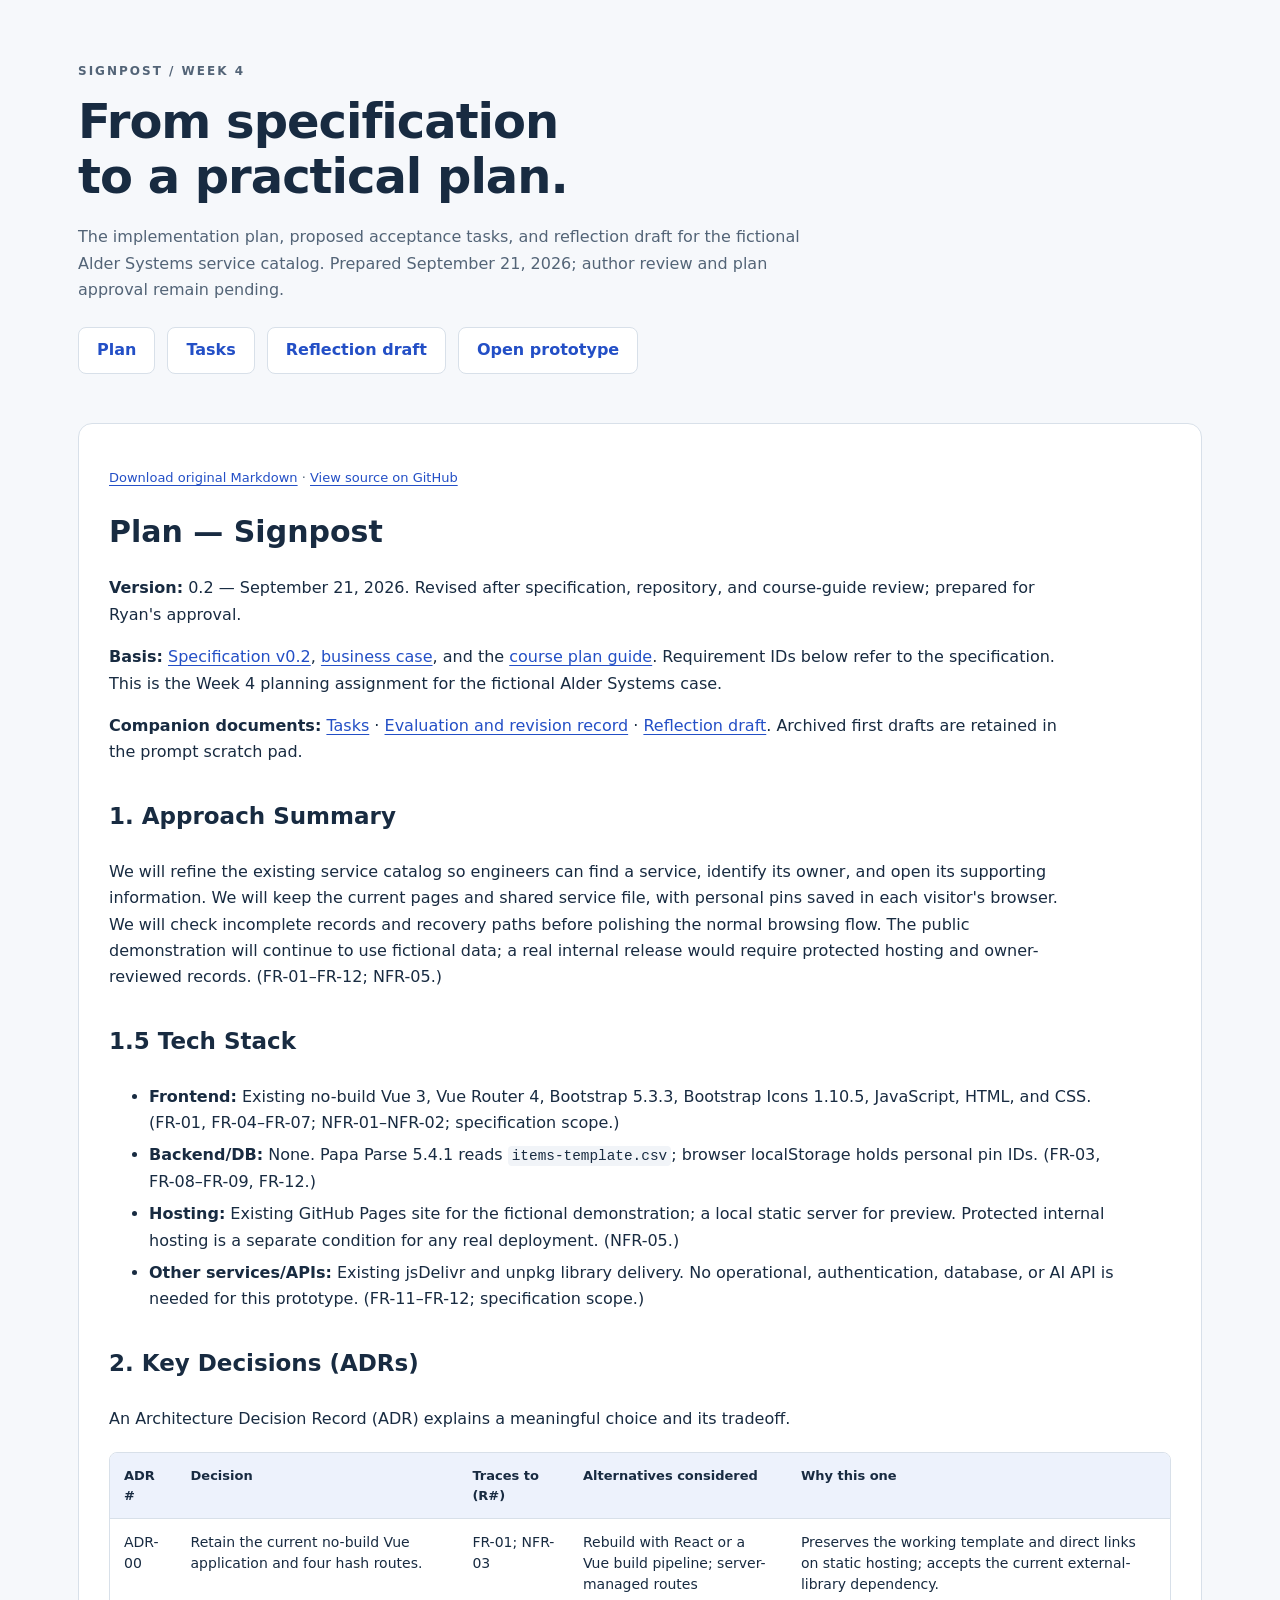
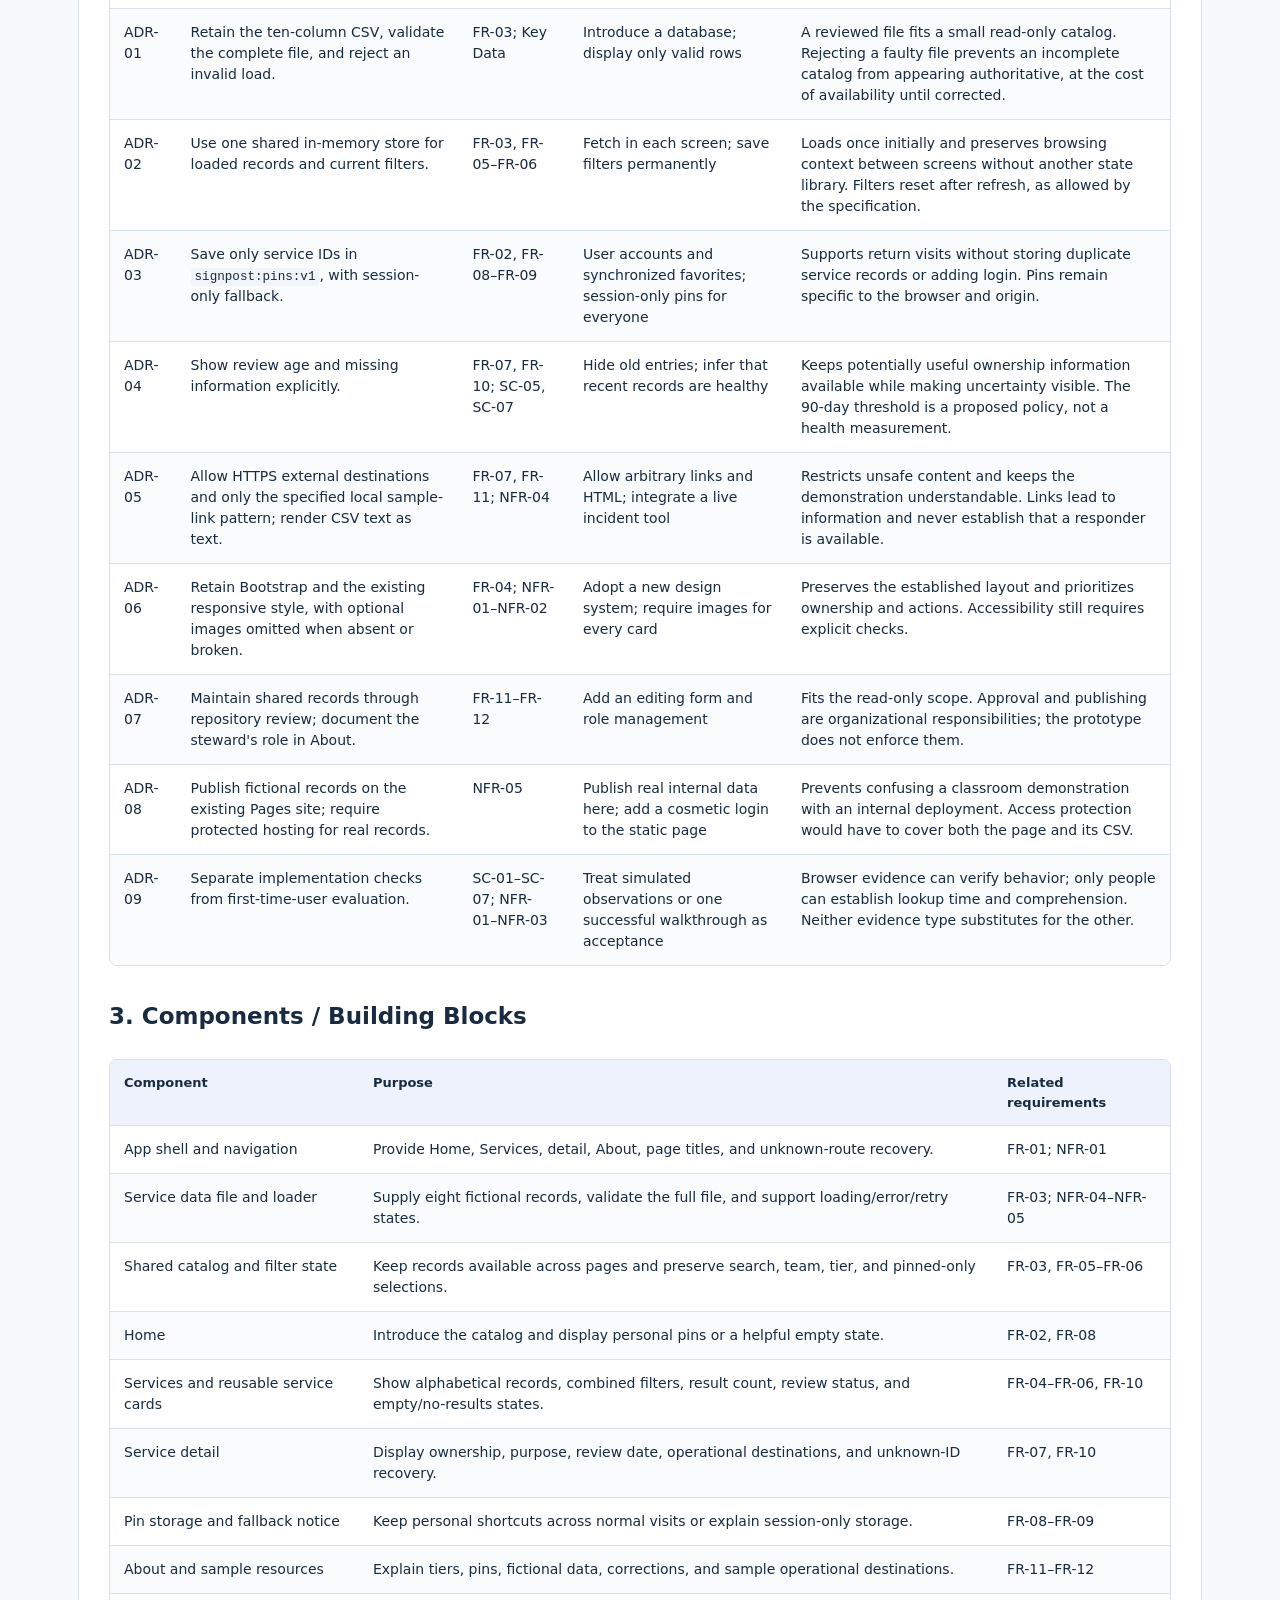
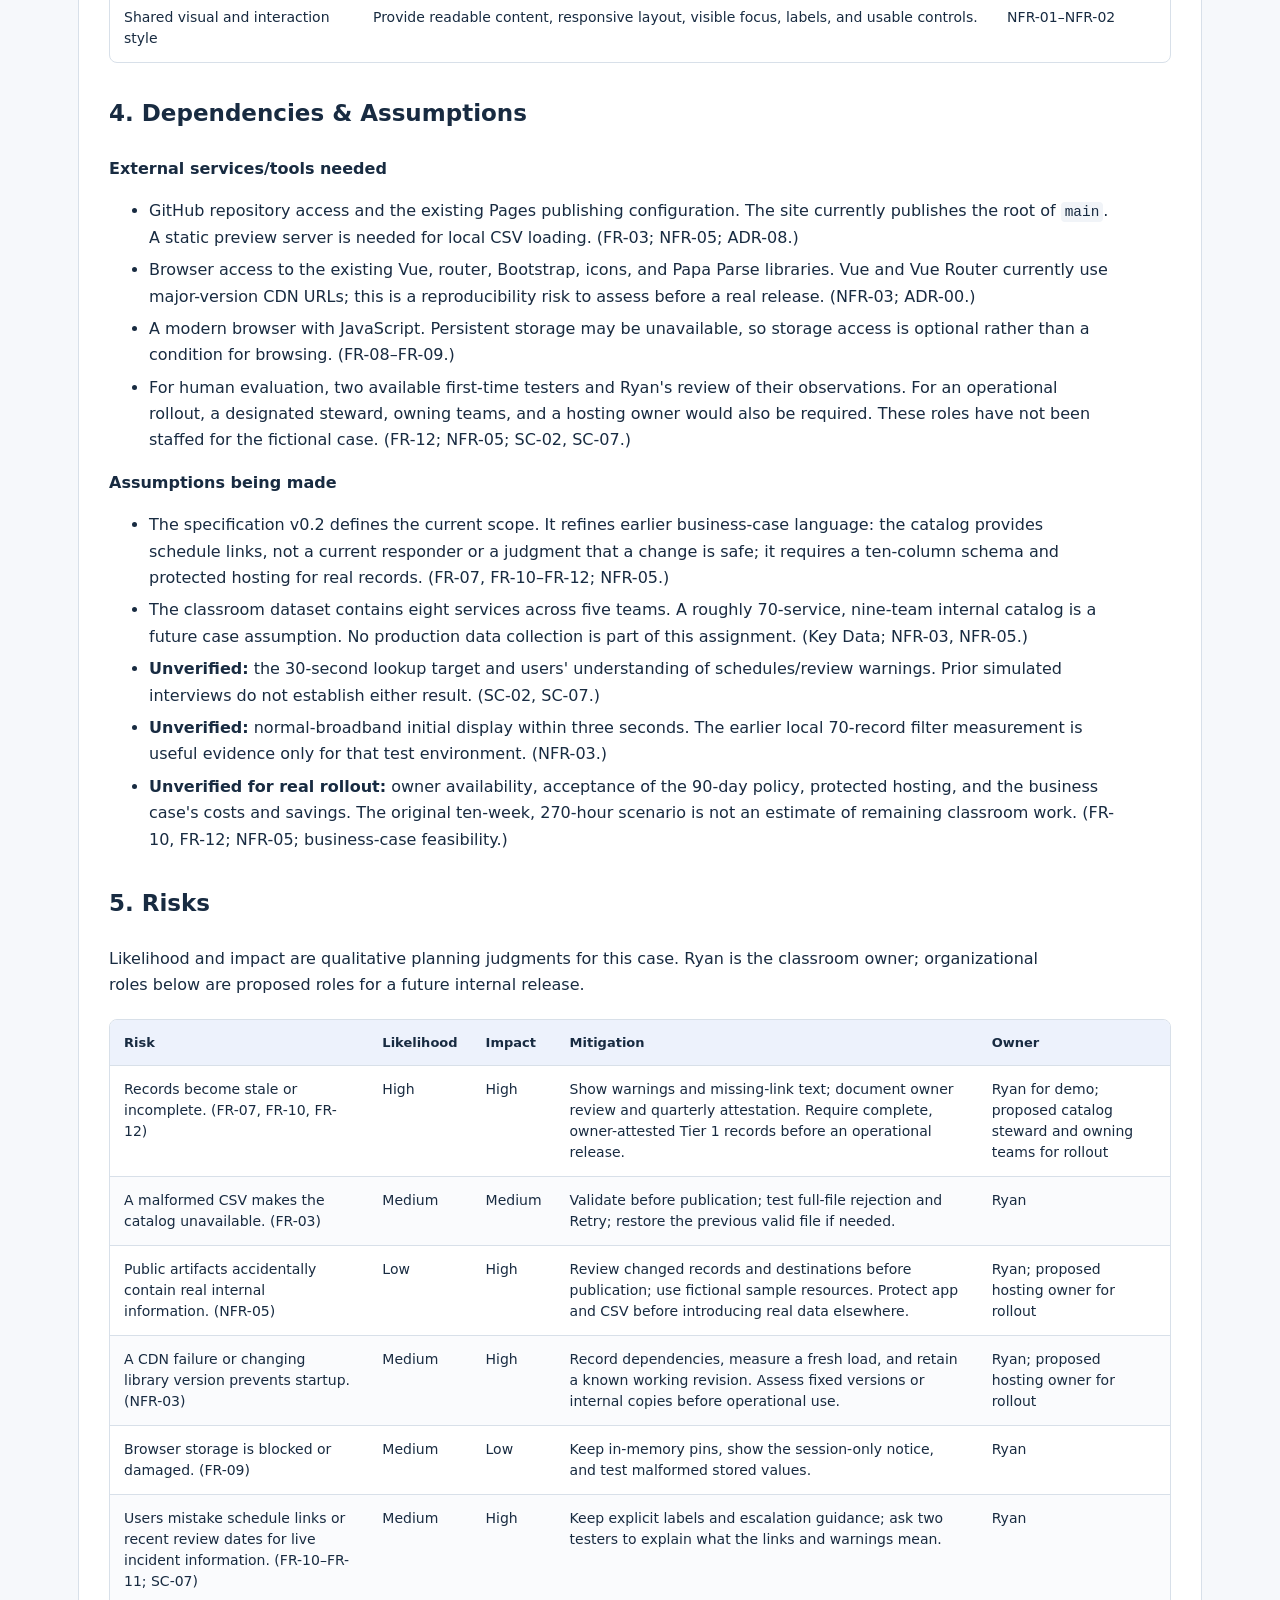
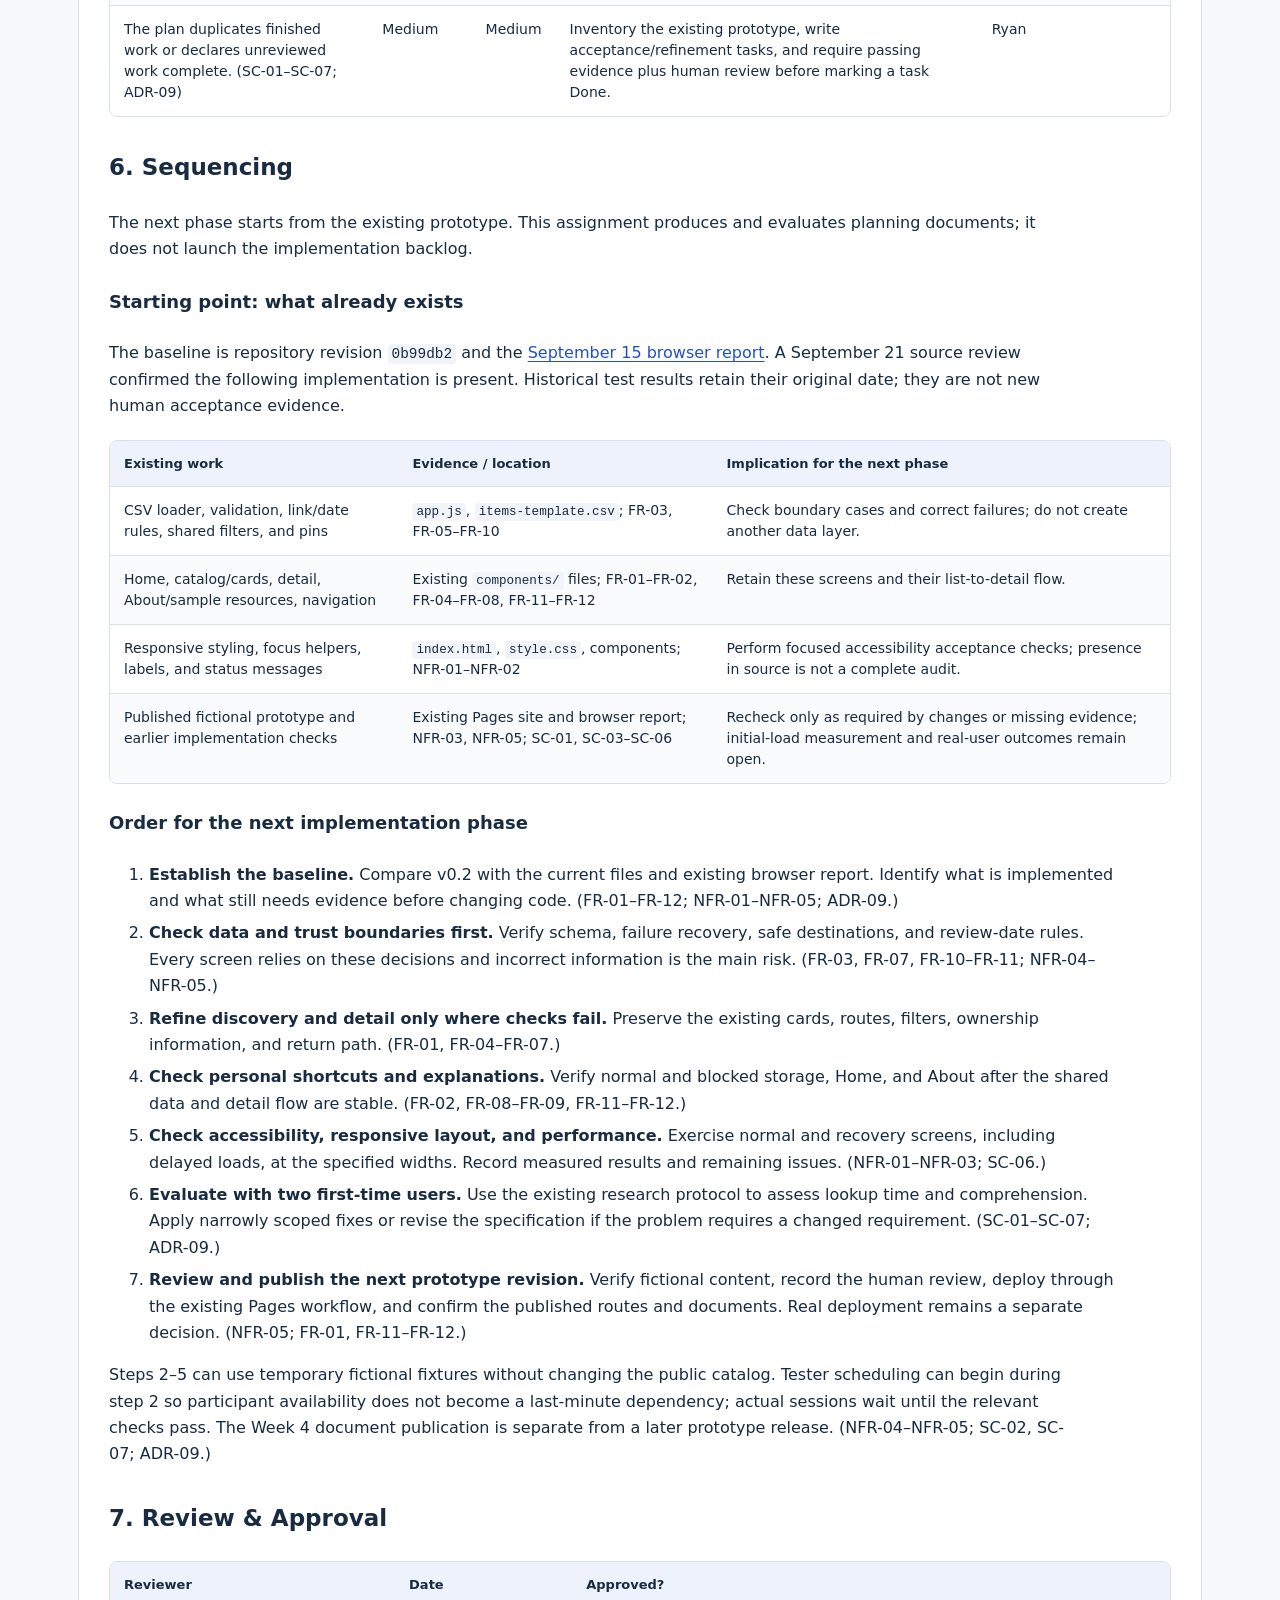
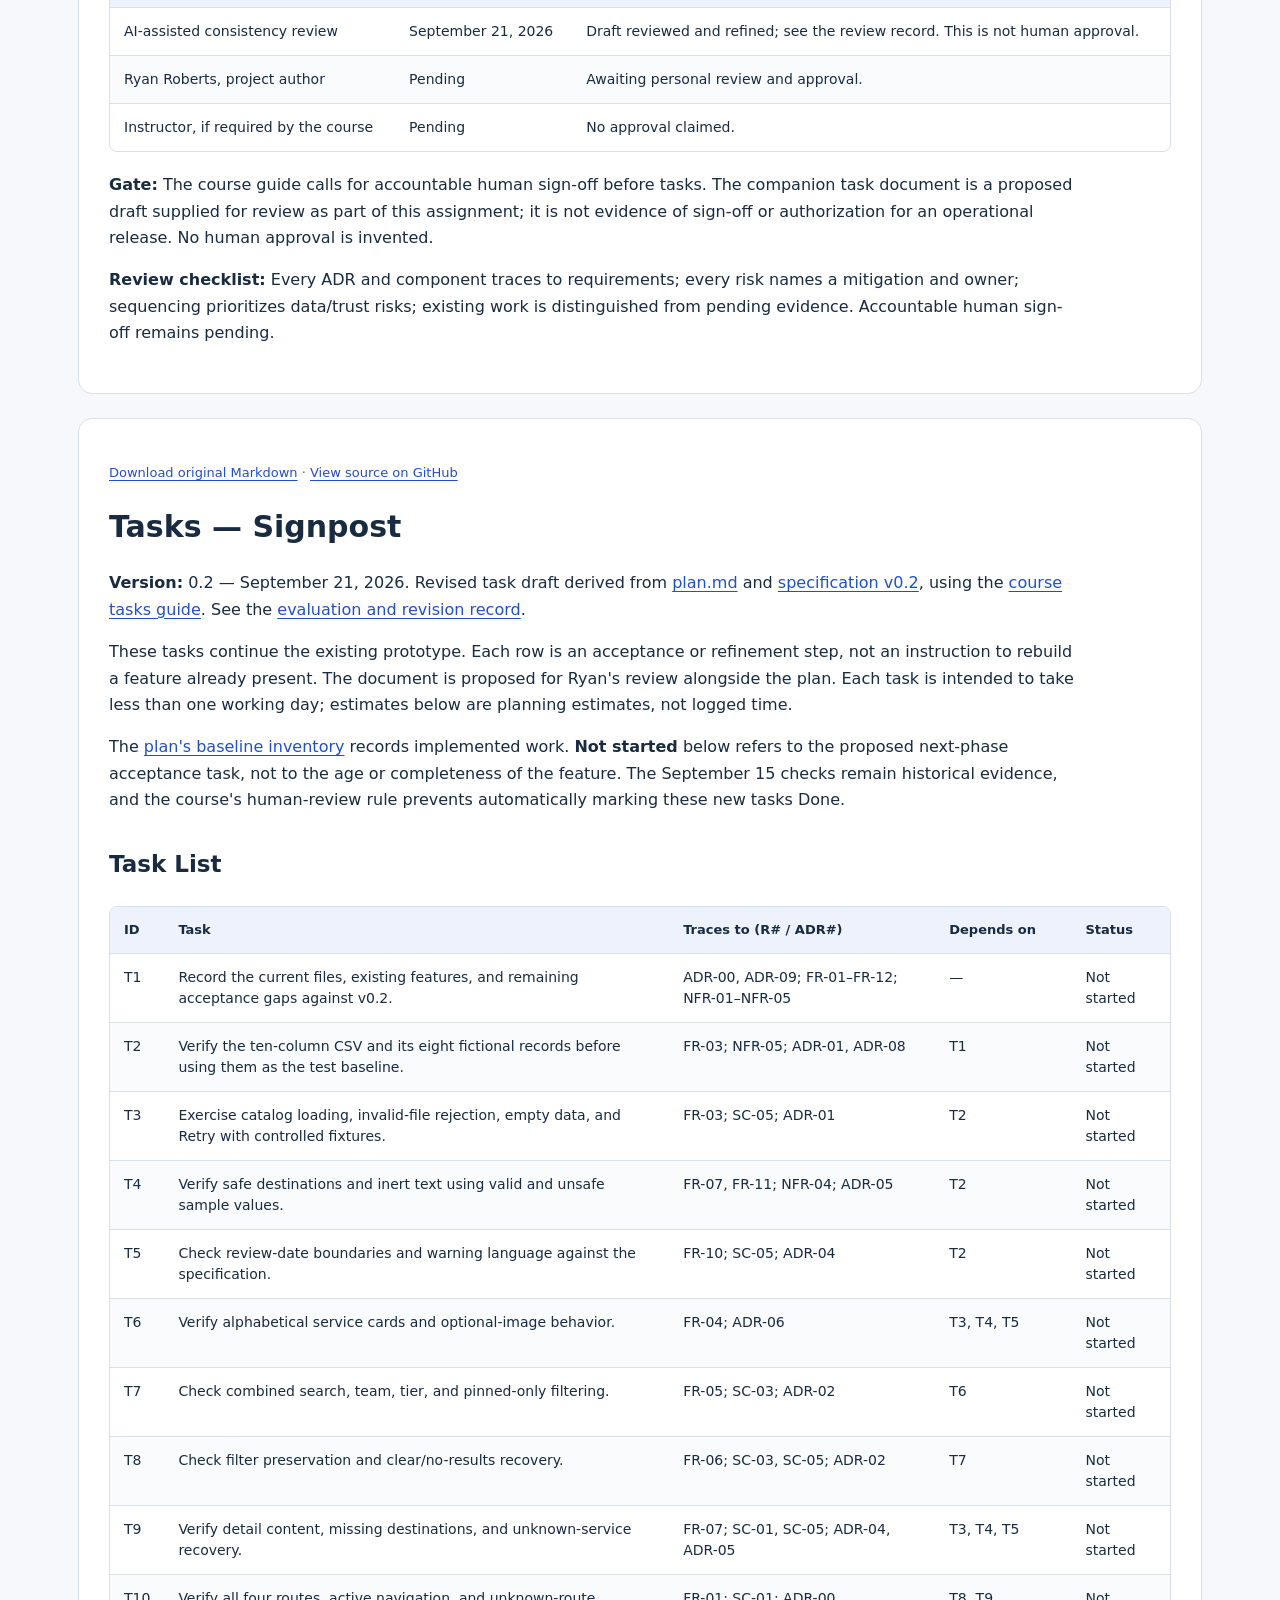
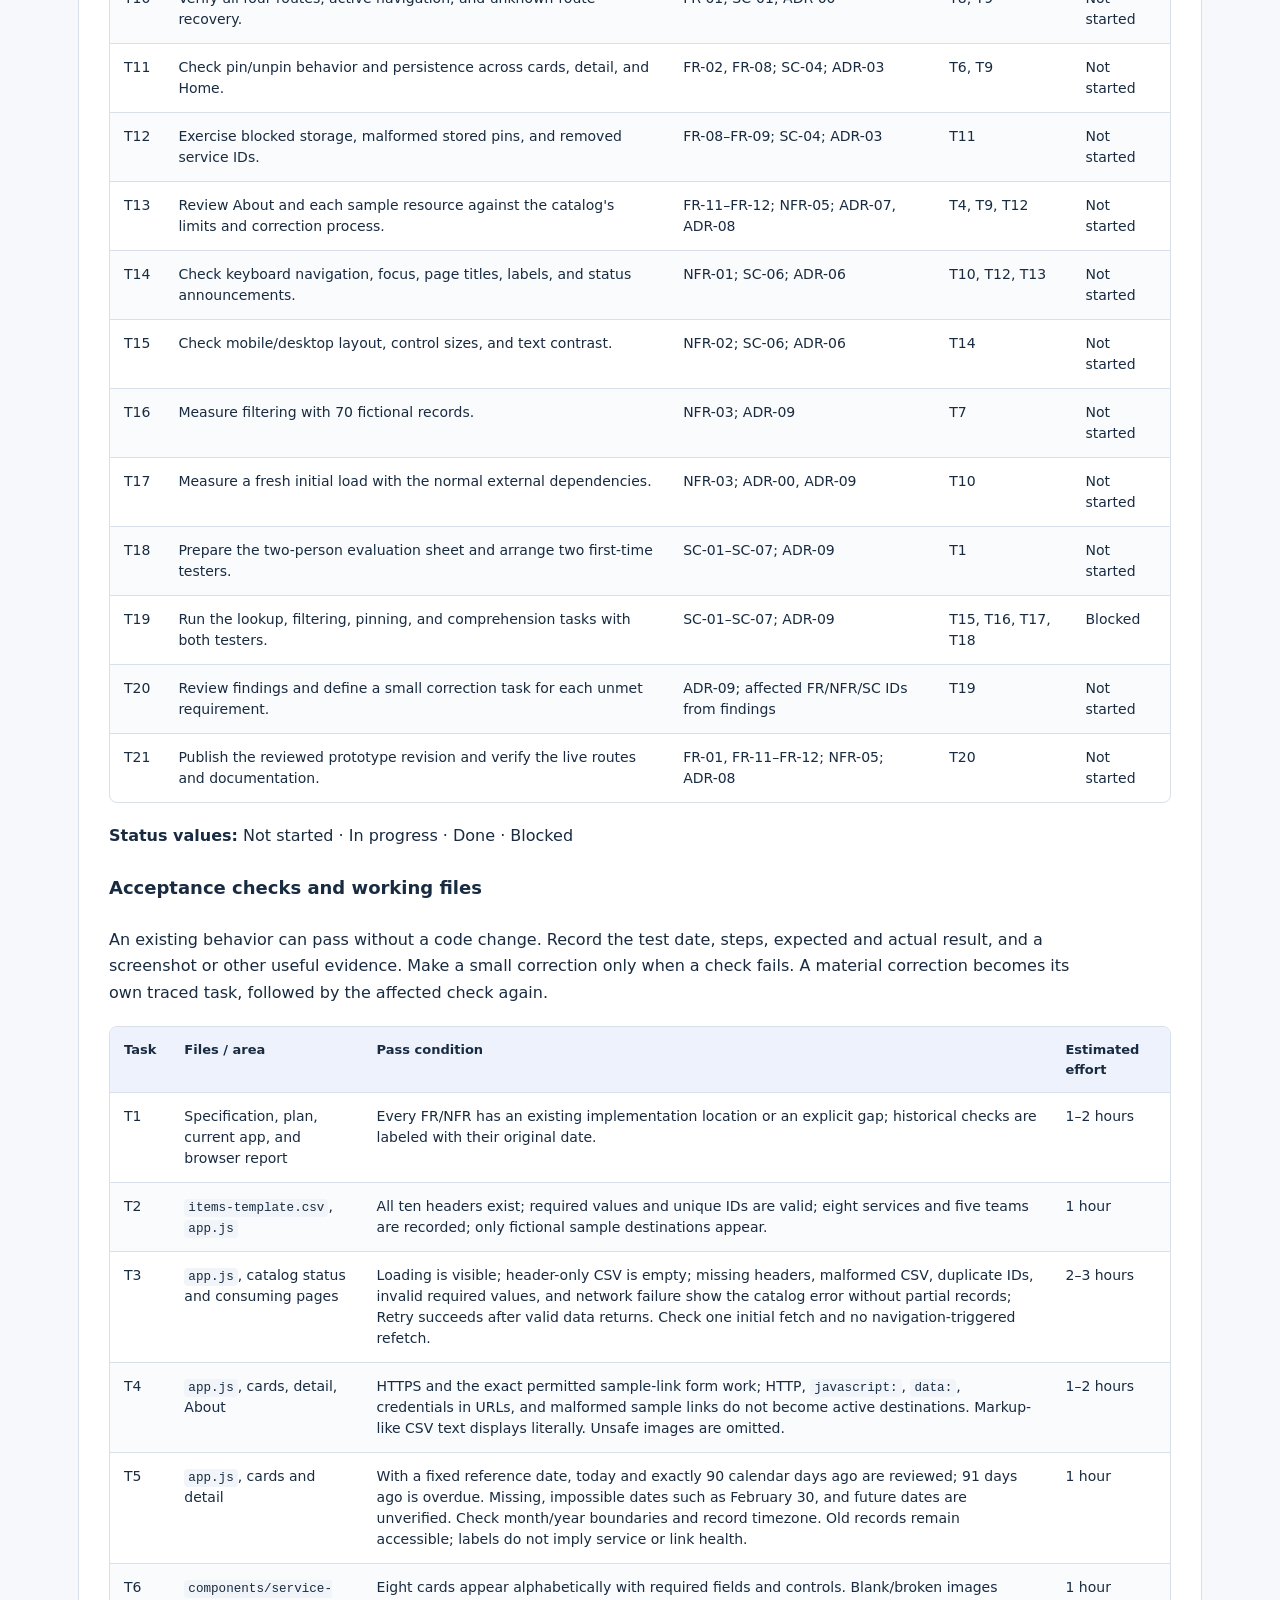
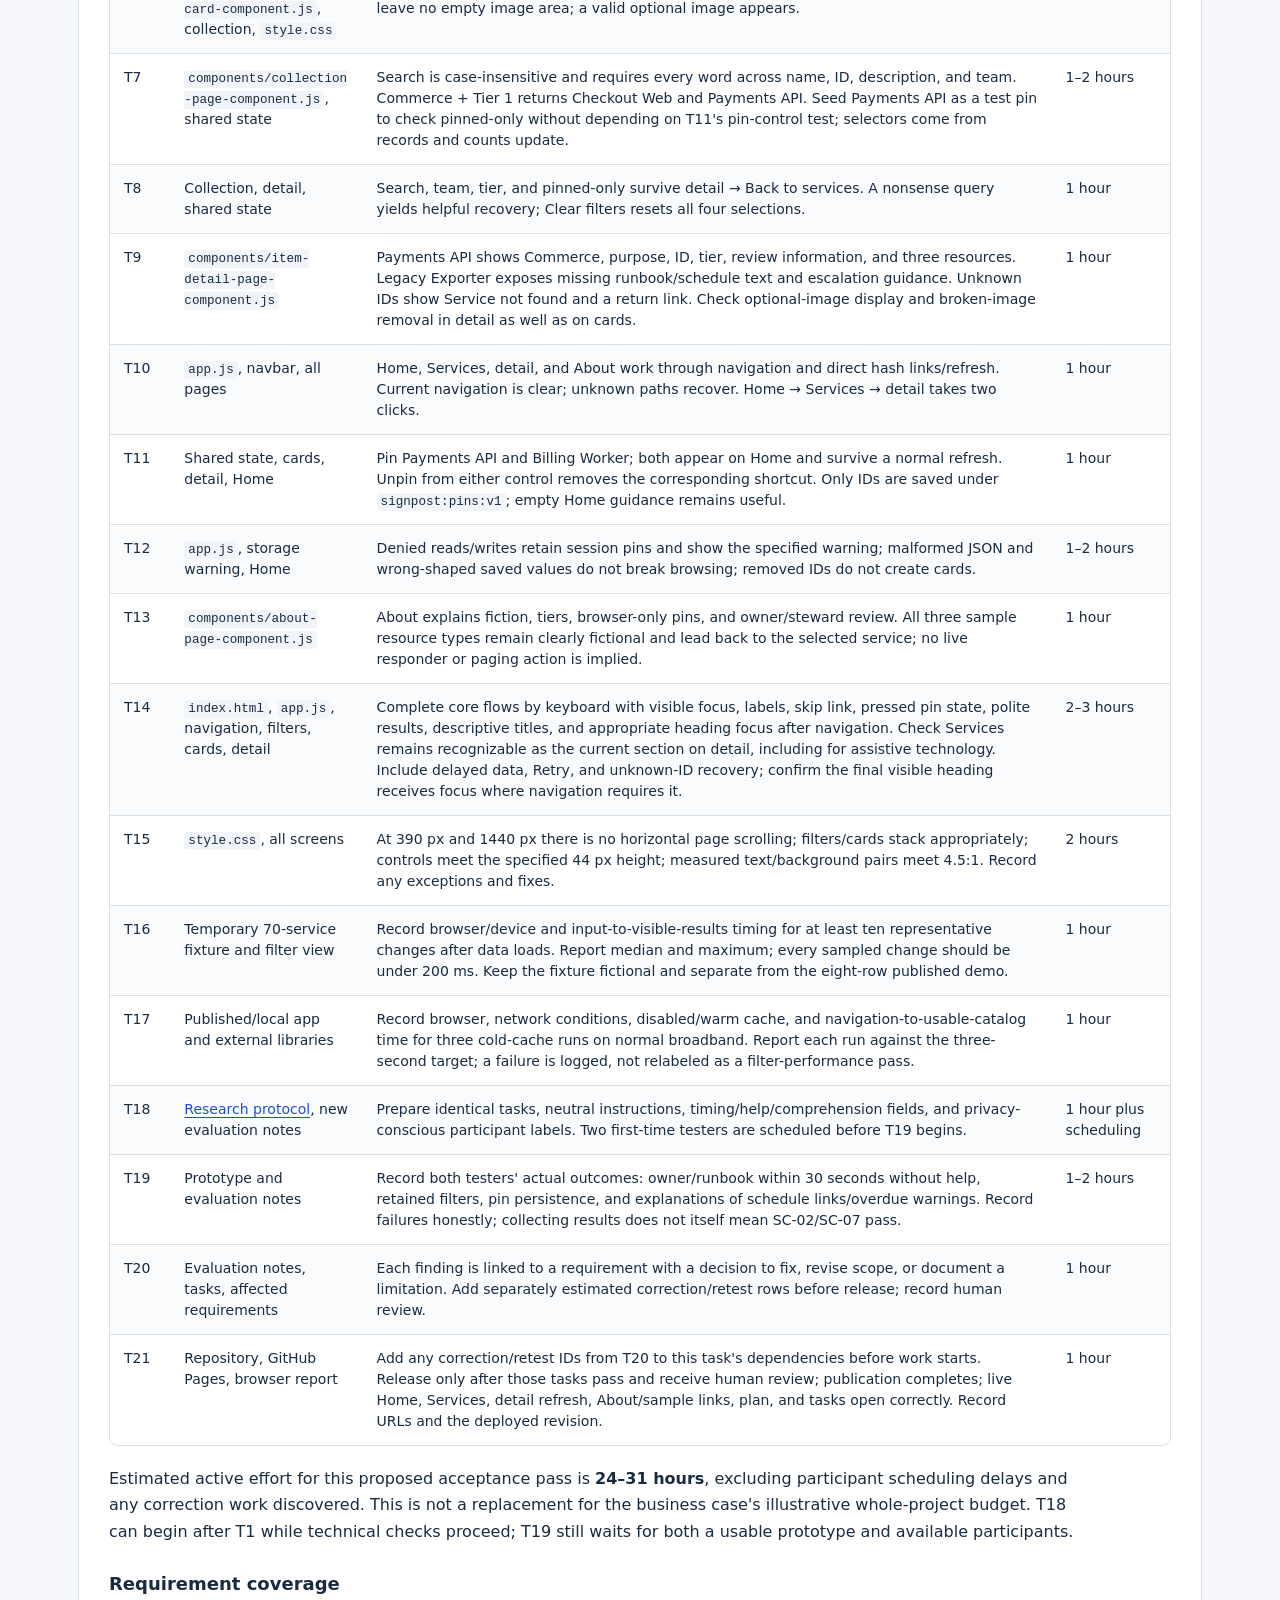
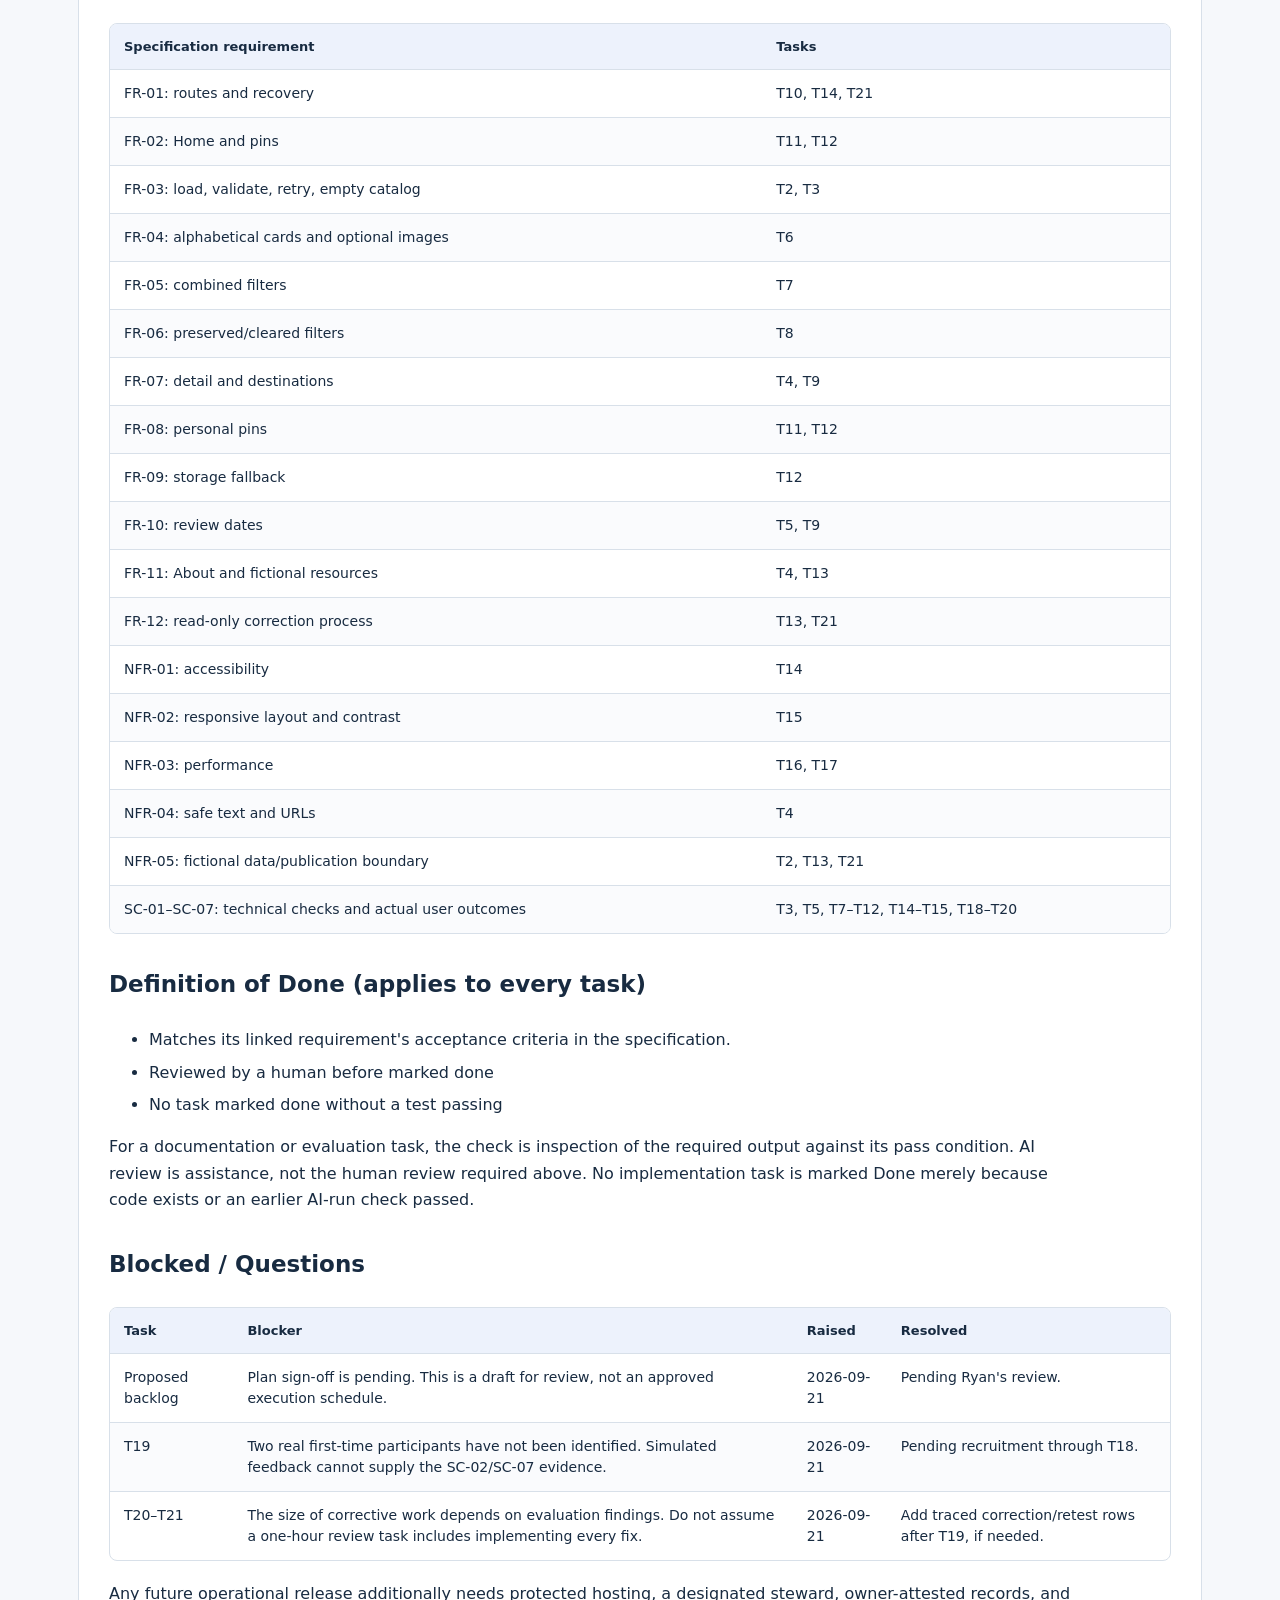
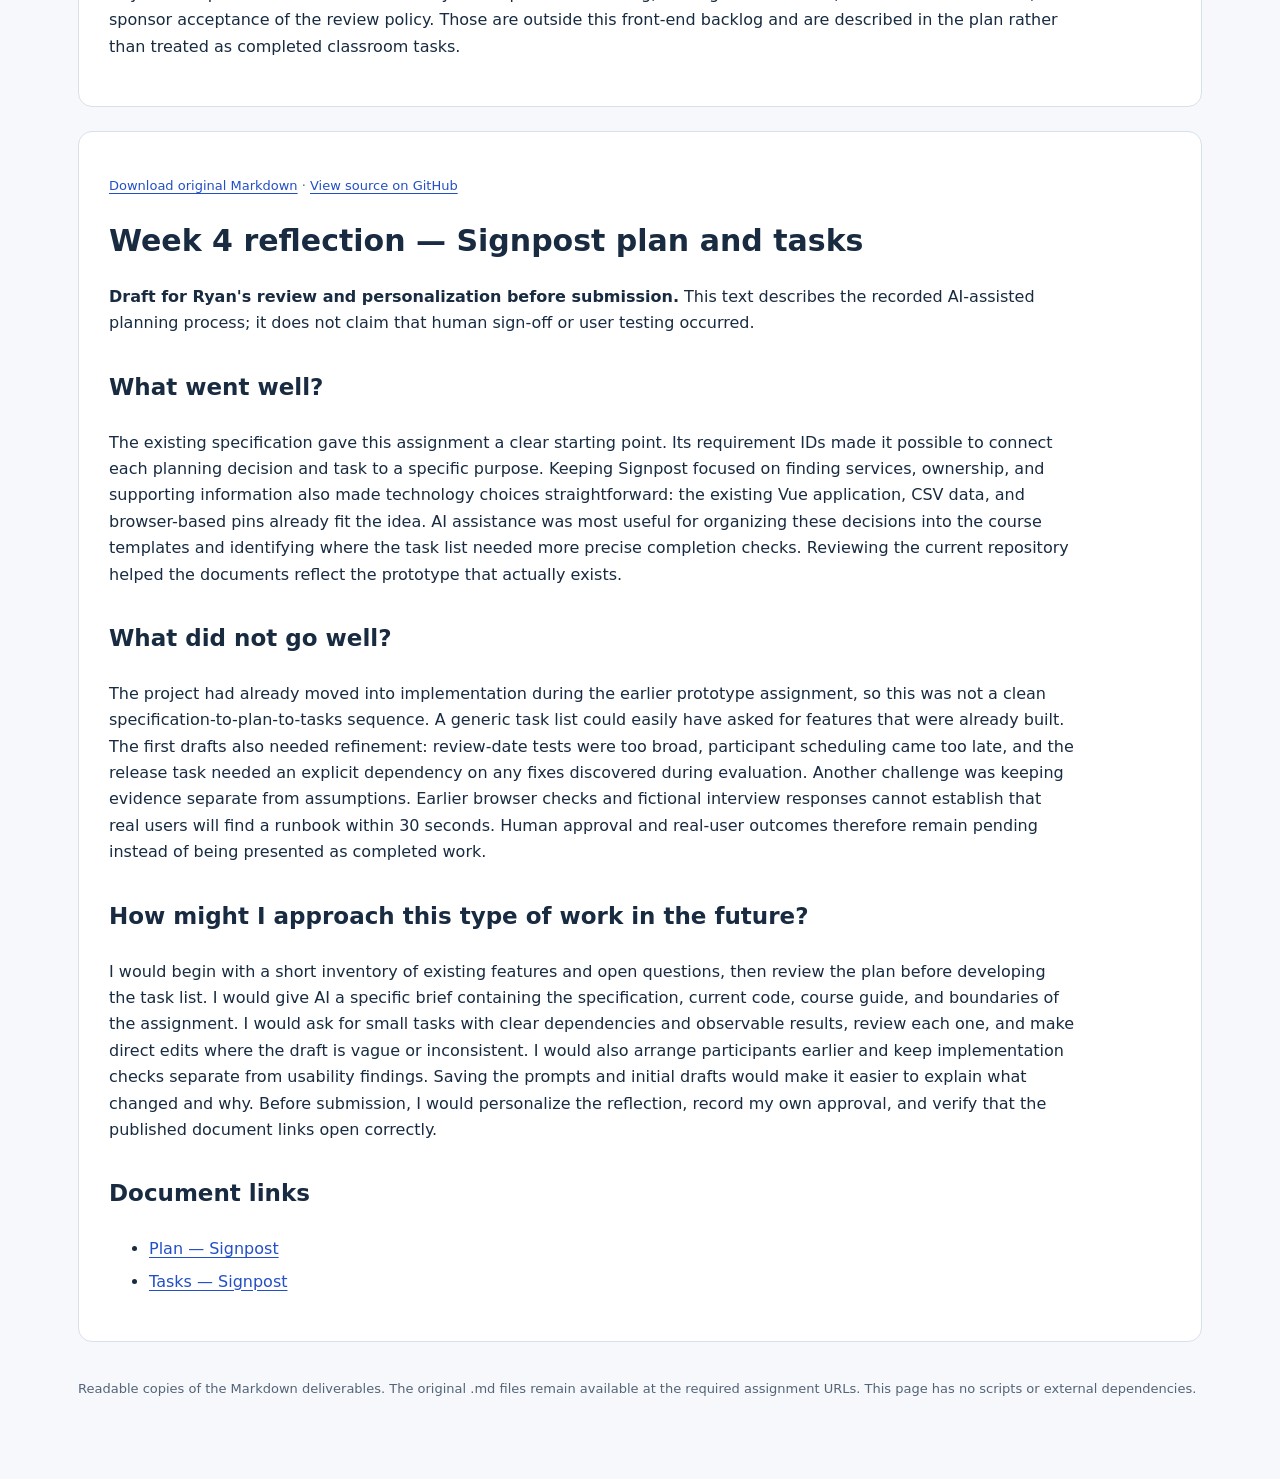
==== docs/design/week-4.html @ 8c9be1f5 "Add readable Week 4 documents and publication evidence" ====
<!doctype html>
<html lang="en"><head><meta charset="utf-8"><meta name="viewport" content="width=device-width,initial-scale=1"><title>Signpost · Week 4 planning documents</title>
<meta name="description" content="Read Signpost's implementation plan, task list, and reflection draft.">
<style>
:root{color-scheme:light;--ink:#182b41;--muted:#536477;--blue:#234fc6;--line:#d8e0e9}*{box-sizing:border-box}html{scroll-padding-top:20px}body{margin:0;background:#f6f8fb;color:var(--ink);font:16px/1.65 system-ui,-apple-system,sans-serif}main{max-width:1180px;margin:auto;padding:40px 28px}a{color:var(--blue);text-underline-offset:3px}a:focus-visible,.table-wrap:focus-visible{outline:3px solid var(--blue);outline-offset:4px}header{padding:10px 0 25px}.eyebrow{font-size:12px;font-weight:750;letter-spacing:2px;color:var(--muted)}h1{font-size:clamp(32px,5vw,48px);line-height:1.15;letter-spacing:-1px;margin:12px 0 20px}h2{font-size:30px;line-height:1.25}h3{font-size:23px;margin-top:32px}h4{font-size:18px}.intro{max-width:760px;color:var(--muted)}nav{display:flex;gap:12px;flex-wrap:wrap;margin:24px 0 0}nav a{padding:9px 18px;border:1px solid var(--line);border-radius:8px;background:white;min-height:44px;text-decoration:none;font-weight:650}article{background:white;border:1px solid var(--line);border-radius:14px;padding:30px;margin:24px 0}article:target{border-color:var(--blue)}p,li{max-width:95ch}li{margin:6px 0}.source-link{font-size:13px;color:var(--muted)}.table-wrap{overflow:auto;margin:20px 0;border:1px solid var(--line);border-radius:8px}table{border-collapse:collapse;min-width:650px;width:100%;font-size:14px;line-height:1.5}th,td{text-align:left;vertical-align:top;padding:13px 14px;border-bottom:1px solid var(--line)}th{background:#edf2fc;font-size:13px;font-weight:750}tr:last-child td{border-bottom:none}tr:nth-child(even) td{background:#fafbfd}code{font:0.9em ui-monospace,monospace;overflow-wrap:anywhere;background:#f1f4f8;padding:2px 4px;border-radius:4px}blockquote{border-left:3px solid var(--blue);margin-left:0;padding-left:18px;color:var(--muted)}footer{padding:12px 0 40px;color:var(--muted);font-size:13px}.skip{position:absolute;left:12px;top:-100px;background:white;padding:12px}.skip:focus{top:10px}@media(max-width:600px){main{padding:24px 16px}article{padding:20px 16px}h2{font-size:25px}nav{gap:8px}nav a{padding:9px 12px}}
</style></head><body><a class="skip" href="#documents">Skip to documents</a><main><header><p class="eyebrow">SIGNPOST / WEEK 4</p><h1>From specification<br>to a practical plan.</h1><p class="intro">The implementation plan, proposed acceptance tasks, and reflection draft for the fictional Alder Systems service catalog. Prepared September 21, 2026; author review and plan approval remain pending.</p><nav aria-label="Document navigation"><a href="#plan">Plan</a><a href="#tasks">Tasks</a><a href="#reflection">Reflection draft</a><a href="../../">Open prototype</a></nav></header><div id="documents">
<article id="plan"><p class="source-link"><a href="plan.md">Download original Markdown</a> · <a href="https://github.com/ryroiu/business_case/blob/main/docs/design/plan.md">View source on GitHub</a></p><h2 id="plan-plan-signpost">Plan — Signpost</h2>
<p><strong>Version:</strong> 0.2 — September 21, 2026. Revised after specification, repository, and course-guide review; prepared for Ryan's approval.</p>
<p><strong>Basis:</strong> <a href="specification.md">Specification v0.2</a>, <a href="business-case.md">business case</a>, and the <a href="reference/plan-guide.md">course plan guide</a>. Requirement IDs below refer to the specification. This is the Week 4 planning assignment for the fictional Alder Systems case.</p>
<p><strong>Companion documents:</strong> <a href="#tasks">Tasks</a> · <a href="planning-review.md">Evaluation and revision record</a> · <a href="#reflection">Reflection draft</a>. Archived first drafts are retained in the prompt scratch pad.</p>
<h3 id="plan-1-approach-summary">1. Approach Summary</h3>
<p>We will refine the existing service catalog so engineers can find a service, identify its owner, and open its supporting information. We will keep the current pages and shared service file, with personal pins saved in each visitor's browser. We will check incomplete records and recovery paths before polishing the normal browsing flow. The public demonstration will continue to use fictional data; a real internal release would require protected hosting and owner-reviewed records. (FR-01–FR-12; NFR-05.)</p>
<h3 id="plan-15-tech-stack">1.5 Tech Stack</h3>
<ul>
<li><strong>Frontend:</strong> Existing no-build Vue 3, Vue Router 4, Bootstrap 5.3.3, Bootstrap Icons 1.10.5, JavaScript, HTML, and CSS. (FR-01, FR-04–FR-07; NFR-01–NFR-02; specification scope.)</li>
<li><strong>Backend/DB:</strong> None. Papa Parse 5.4.1 reads <code>items-template.csv</code>; browser localStorage holds personal pin IDs. (FR-03, FR-08–FR-09, FR-12.)</li>
<li><strong>Hosting:</strong> Existing GitHub Pages site for the fictional demonstration; a local static server for preview. Protected internal hosting is a separate condition for any real deployment. (NFR-05.)</li>
<li><strong>Other services/APIs:</strong> Existing jsDelivr and unpkg library delivery. No operational, authentication, database, or AI API is needed for this prototype. (FR-11–FR-12; specification scope.)</li>
</ul>
<h3 id="plan-2-key-decisions-adrs">2. Key Decisions (ADRs)</h3>
<p>An Architecture Decision Record (ADR) explains a meaningful choice and its tradeoff.</p>
<div class="table-wrap" tabindex="0" role="region" aria-label="Scrollable document table"><table>
<thead>
<tr>
<th>ADR #</th>
<th>Decision</th>
<th>Traces to (R#)</th>
<th>Alternatives considered</th>
<th>Why this one</th>
</tr>
</thead>
<tbody>
<tr>
<td>ADR-00</td>
<td>Retain the current no-build Vue application and four hash routes.</td>
<td>FR-01; NFR-03</td>
<td>Rebuild with React or a Vue build pipeline; server-managed routes</td>
<td>Preserves the working template and direct links on static hosting; accepts the current external-library dependency.</td>
</tr>
<tr>
<td>ADR-01</td>
<td>Retain the ten-column CSV, validate the complete file, and reject an invalid load.</td>
<td>FR-03; Key Data</td>
<td>Introduce a database; display only valid rows</td>
<td>A reviewed file fits a small read-only catalog. Rejecting a faulty file prevents an incomplete catalog from appearing authoritative, at the cost of availability until corrected.</td>
</tr>
<tr>
<td>ADR-02</td>
<td>Use one shared in-memory store for loaded records and current filters.</td>
<td>FR-03, FR-05–FR-06</td>
<td>Fetch in each screen; save filters permanently</td>
<td>Loads once initially and preserves browsing context between screens without another state library. Filters reset after refresh, as allowed by the specification.</td>
</tr>
<tr>
<td>ADR-03</td>
<td>Save only service IDs in <code>signpost:pins:v1</code>, with session-only fallback.</td>
<td>FR-02, FR-08–FR-09</td>
<td>User accounts and synchronized favorites; session-only pins for everyone</td>
<td>Supports return visits without storing duplicate service records or adding login. Pins remain specific to the browser and origin.</td>
</tr>
<tr>
<td>ADR-04</td>
<td>Show review age and missing information explicitly.</td>
<td>FR-07, FR-10; SC-05, SC-07</td>
<td>Hide old entries; infer that recent records are healthy</td>
<td>Keeps potentially useful ownership information available while making uncertainty visible. The 90-day threshold is a proposed policy, not a health measurement.</td>
</tr>
<tr>
<td>ADR-05</td>
<td>Allow HTTPS external destinations and only the specified local sample-link pattern; render CSV text as text.</td>
<td>FR-07, FR-11; NFR-04</td>
<td>Allow arbitrary links and HTML; integrate a live incident tool</td>
<td>Restricts unsafe content and keeps the demonstration understandable. Links lead to information and never establish that a responder is available.</td>
</tr>
<tr>
<td>ADR-06</td>
<td>Retain Bootstrap and the existing responsive style, with optional images omitted when absent or broken.</td>
<td>FR-04; NFR-01–NFR-02</td>
<td>Adopt a new design system; require images for every card</td>
<td>Preserves the established layout and prioritizes ownership and actions. Accessibility still requires explicit checks.</td>
</tr>
<tr>
<td>ADR-07</td>
<td>Maintain shared records through repository review; document the steward's role in About.</td>
<td>FR-11–FR-12</td>
<td>Add an editing form and role management</td>
<td>Fits the read-only scope. Approval and publishing are organizational responsibilities; the prototype does not enforce them.</td>
</tr>
<tr>
<td>ADR-08</td>
<td>Publish fictional records on the existing Pages site; require protected hosting for real records.</td>
<td>NFR-05</td>
<td>Publish real internal data here; add a cosmetic login to the static page</td>
<td>Prevents confusing a classroom demonstration with an internal deployment. Access protection would have to cover both the page and its CSV.</td>
</tr>
<tr>
<td>ADR-09</td>
<td>Separate implementation checks from first-time-user evaluation.</td>
<td>SC-01–SC-07; NFR-01–NFR-03</td>
<td>Treat simulated observations or one successful walkthrough as acceptance</td>
<td>Browser evidence can verify behavior; only people can establish lookup time and comprehension. Neither evidence type substitutes for the other.</td>
</tr>
</tbody>
</table></div>
<h3 id="plan-3-components-building-blocks">3. Components / Building Blocks</h3>
<div class="table-wrap" tabindex="0" role="region" aria-label="Scrollable document table"><table>
<thead>
<tr>
<th>Component</th>
<th>Purpose</th>
<th>Related requirements</th>
</tr>
</thead>
<tbody>
<tr>
<td>App shell and navigation</td>
<td>Provide Home, Services, detail, About, page titles, and unknown-route recovery.</td>
<td>FR-01; NFR-01</td>
</tr>
<tr>
<td>Service data file and loader</td>
<td>Supply eight fictional records, validate the full file, and support loading/error/retry states.</td>
<td>FR-03; NFR-04–NFR-05</td>
</tr>
<tr>
<td>Shared catalog and filter state</td>
<td>Keep records available across pages and preserve search, team, tier, and pinned-only selections.</td>
<td>FR-03, FR-05–FR-06</td>
</tr>
<tr>
<td>Home</td>
<td>Introduce the catalog and display personal pins or a helpful empty state.</td>
<td>FR-02, FR-08</td>
</tr>
<tr>
<td>Services and reusable service cards</td>
<td>Show alphabetical records, combined filters, result count, review status, and empty/no-results states.</td>
<td>FR-04–FR-06, FR-10</td>
</tr>
<tr>
<td>Service detail</td>
<td>Display ownership, purpose, review date, operational destinations, and unknown-ID recovery.</td>
<td>FR-07, FR-10</td>
</tr>
<tr>
<td>Pin storage and fallback notice</td>
<td>Keep personal shortcuts across normal visits or explain session-only storage.</td>
<td>FR-08–FR-09</td>
</tr>
<tr>
<td>About and sample resources</td>
<td>Explain tiers, pins, fictional data, corrections, and sample operational destinations.</td>
<td>FR-11–FR-12</td>
</tr>
<tr>
<td>Shared visual and interaction style</td>
<td>Provide readable content, responsive layout, visible focus, labels, and usable controls.</td>
<td>NFR-01–NFR-02</td>
</tr>
</tbody>
</table></div>
<h3 id="plan-4-dependencies-assumptions">4. Dependencies &amp; Assumptions</h3>
<p><strong>External services/tools needed</strong></p>
<ul>
<li>GitHub repository access and the existing Pages publishing configuration. The site currently publishes the root of <code>main</code>. A static preview server is needed for local CSV loading. (FR-03; NFR-05; ADR-08.)</li>
<li>Browser access to the existing Vue, router, Bootstrap, icons, and Papa Parse libraries. Vue and Vue Router currently use major-version CDN URLs; this is a reproducibility risk to assess before a real release. (NFR-03; ADR-00.)</li>
<li>A modern browser with JavaScript. Persistent storage may be unavailable, so storage access is optional rather than a condition for browsing. (FR-08–FR-09.)</li>
<li>For human evaluation, two available first-time testers and Ryan's review of their observations. For an operational rollout, a designated steward, owning teams, and a hosting owner would also be required. These roles have not been staffed for the fictional case. (FR-12; NFR-05; SC-02, SC-07.)</li>
</ul>
<p><strong>Assumptions being made</strong></p>
<ul>
<li>The specification v0.2 defines the current scope. It refines earlier business-case language: the catalog provides schedule links, not a current responder or a judgment that a change is safe; it requires a ten-column schema and protected hosting for real records. (FR-07, FR-10–FR-12; NFR-05.)</li>
<li>The classroom dataset contains eight services across five teams. A roughly 70-service, nine-team internal catalog is a future case assumption. No production data collection is part of this assignment. (Key Data; NFR-03, NFR-05.)</li>
<li><strong>Unverified:</strong> the 30-second lookup target and users' understanding of schedules/review warnings. Prior simulated interviews do not establish either result. (SC-02, SC-07.)</li>
<li><strong>Unverified:</strong> normal-broadband initial display within three seconds. The earlier local 70-record filter measurement is useful evidence only for that test environment. (NFR-03.)</li>
<li><strong>Unverified for real rollout:</strong> owner availability, acceptance of the 90-day policy, protected hosting, and the business case's costs and savings. The original ten-week, 270-hour scenario is not an estimate of remaining classroom work. (FR-10, FR-12; NFR-05; business-case feasibility.)</li>
</ul>
<h3 id="plan-5-risks">5. Risks</h3>
<p>Likelihood and impact are qualitative planning judgments for this case. Ryan is the classroom owner; organizational roles below are proposed roles for a future internal release.</p>
<div class="table-wrap" tabindex="0" role="region" aria-label="Scrollable document table"><table>
<thead>
<tr>
<th>Risk</th>
<th>Likelihood</th>
<th>Impact</th>
<th>Mitigation</th>
<th>Owner</th>
</tr>
</thead>
<tbody>
<tr>
<td>Records become stale or incomplete. (FR-07, FR-10, FR-12)</td>
<td>High</td>
<td>High</td>
<td>Show warnings and missing-link text; document owner review and quarterly attestation. Require complete, owner-attested Tier 1 records before an operational release.</td>
<td>Ryan for demo; proposed catalog steward and owning teams for rollout</td>
</tr>
<tr>
<td>A malformed CSV makes the catalog unavailable. (FR-03)</td>
<td>Medium</td>
<td>Medium</td>
<td>Validate before publication; test full-file rejection and Retry; restore the previous valid file if needed.</td>
<td>Ryan</td>
</tr>
<tr>
<td>Public artifacts accidentally contain real internal information. (NFR-05)</td>
<td>Low</td>
<td>High</td>
<td>Review changed records and destinations before publication; use fictional sample resources. Protect app and CSV before introducing real data elsewhere.</td>
<td>Ryan; proposed hosting owner for rollout</td>
</tr>
<tr>
<td>A CDN failure or changing library version prevents startup. (NFR-03)</td>
<td>Medium</td>
<td>High</td>
<td>Record dependencies, measure a fresh load, and retain a known working revision. Assess fixed versions or internal copies before operational use.</td>
<td>Ryan; proposed hosting owner for rollout</td>
</tr>
<tr>
<td>Browser storage is blocked or damaged. (FR-09)</td>
<td>Medium</td>
<td>Low</td>
<td>Keep in-memory pins, show the session-only notice, and test malformed stored values.</td>
<td>Ryan</td>
</tr>
<tr>
<td>Users mistake schedule links or recent review dates for live incident information. (FR-10–FR-11; SC-07)</td>
<td>Medium</td>
<td>High</td>
<td>Keep explicit labels and escalation guidance; ask two testers to explain what the links and warnings mean.</td>
<td>Ryan</td>
</tr>
<tr>
<td>The plan duplicates finished work or declares unreviewed work complete. (SC-01–SC-07; ADR-09)</td>
<td>Medium</td>
<td>Medium</td>
<td>Inventory the existing prototype, write acceptance/refinement tasks, and require passing evidence plus human review before marking a task Done.</td>
<td>Ryan</td>
</tr>
</tbody>
</table></div>
<h3 id="plan-6-sequencing">6. Sequencing</h3>
<p>The next phase starts from the existing prototype. This assignment produces and evaluates planning documents; it does not launch the implementation backlog.</p>
<h4 id="plan-starting-point-what-already-exists">Starting point: what already exists</h4>
<p>The baseline is repository revision <code>0b99db2</code> and the <a href="browser-checks.md">September 15 browser report</a>. A September 21 source review confirmed the following implementation is present. Historical test results retain their original date; they are not new human acceptance evidence.</p>
<div class="table-wrap" tabindex="0" role="region" aria-label="Scrollable document table"><table>
<thead>
<tr>
<th>Existing work</th>
<th>Evidence / location</th>
<th>Implication for the next phase</th>
</tr>
</thead>
<tbody>
<tr>
<td>CSV loader, validation, link/date rules, shared filters, and pins</td>
<td><code>app.js</code>, <code>items-template.csv</code>; FR-03, FR-05–FR-10</td>
<td>Check boundary cases and correct failures; do not create another data layer.</td>
</tr>
<tr>
<td>Home, catalog/cards, detail, About/sample resources, navigation</td>
<td>Existing <code>components/</code> files; FR-01–FR-02, FR-04–FR-08, FR-11–FR-12</td>
<td>Retain these screens and their list-to-detail flow.</td>
</tr>
<tr>
<td>Responsive styling, focus helpers, labels, and status messages</td>
<td><code>index.html</code>, <code>style.css</code>, components; NFR-01–NFR-02</td>
<td>Perform focused accessibility acceptance checks; presence in source is not a complete audit.</td>
</tr>
<tr>
<td>Published fictional prototype and earlier implementation checks</td>
<td>Existing Pages site and browser report; NFR-03, NFR-05; SC-01, SC-03–SC-06</td>
<td>Recheck only as required by changes or missing evidence; initial-load measurement and real-user outcomes remain open.</td>
</tr>
</tbody>
</table></div>
<h4 id="plan-order-for-the-next-implementation-phase">Order for the next implementation phase</h4>
<ol>
<li><strong>Establish the baseline.</strong> Compare v0.2 with the current files and existing browser report. Identify what is implemented and what still needs evidence before changing code. (FR-01–FR-12; NFR-01–NFR-05; ADR-09.)</li>
<li><strong>Check data and trust boundaries first.</strong> Verify schema, failure recovery, safe destinations, and review-date rules. Every screen relies on these decisions and incorrect information is the main risk. (FR-03, FR-07, FR-10–FR-11; NFR-04–NFR-05.)</li>
<li><strong>Refine discovery and detail only where checks fail.</strong> Preserve the existing cards, routes, filters, ownership information, and return path. (FR-01, FR-04–FR-07.)</li>
<li><strong>Check personal shortcuts and explanations.</strong> Verify normal and blocked storage, Home, and About after the shared data and detail flow are stable. (FR-02, FR-08–FR-09, FR-11–FR-12.)</li>
<li><strong>Check accessibility, responsive layout, and performance.</strong> Exercise normal and recovery screens, including delayed loads, at the specified widths. Record measured results and remaining issues. (NFR-01–NFR-03; SC-06.)</li>
<li><strong>Evaluate with two first-time users.</strong> Use the existing research protocol to assess lookup time and comprehension. Apply narrowly scoped fixes or revise the specification if the problem requires a changed requirement. (SC-01–SC-07; ADR-09.)</li>
<li><strong>Review and publish the next prototype revision.</strong> Verify fictional content, record the human review, deploy through the existing Pages workflow, and confirm the published routes and documents. Real deployment remains a separate decision. (NFR-05; FR-01, FR-11–FR-12.)</li>
</ol>
<p>Steps 2–5 can use temporary fictional fixtures without changing the public catalog. Tester scheduling can begin during step 2 so participant availability does not become a last-minute dependency; actual sessions wait until the relevant checks pass. The Week 4 document publication is separate from a later prototype release. (NFR-04–NFR-05; SC-02, SC-07; ADR-09.)</p>
<h3 id="plan-7-review-approval">7. Review &amp; Approval</h3>
<div class="table-wrap" tabindex="0" role="region" aria-label="Scrollable document table"><table>
<thead>
<tr>
<th>Reviewer</th>
<th>Date</th>
<th>Approved?</th>
</tr>
</thead>
<tbody>
<tr>
<td>AI-assisted consistency review</td>
<td>September 21, 2026</td>
<td>Draft reviewed and refined; see the review record. This is not human approval.</td>
</tr>
<tr>
<td>Ryan Roberts, project author</td>
<td>Pending</td>
<td>Awaiting personal review and approval.</td>
</tr>
<tr>
<td>Instructor, if required by the course</td>
<td>Pending</td>
<td>No approval claimed.</td>
</tr>
</tbody>
</table></div>
<p><strong>Gate:</strong> The course guide calls for accountable human sign-off before tasks. The companion task document is a proposed draft supplied for review as part of this assignment; it is not evidence of sign-off or authorization for an operational release. No human approval is invented.</p>
<p><strong>Review checklist:</strong> Every ADR and component traces to requirements; every risk names a mitigation and owner; sequencing prioritizes data/trust risks; existing work is distinguished from pending evidence. Accountable human sign-off remains pending.</p>
</article><article id="tasks"><p class="source-link"><a href="tasks.md">Download original Markdown</a> · <a href="https://github.com/ryroiu/business_case/blob/main/docs/design/tasks.md">View source on GitHub</a></p><h2 id="tasks-tasks-signpost">Tasks — Signpost</h2>
<p><strong>Version:</strong> 0.2 — September 21, 2026. Revised task draft derived from <a href="#plan">plan.md</a> and <a href="specification.md">specification v0.2</a>, using the <a href="reference/tasks-guide.md">course tasks guide</a>. See the <a href="planning-review.md">evaluation and revision record</a>.</p>
<p>These tasks continue the existing prototype. Each row is an acceptance or refinement step, not an instruction to rebuild a feature already present. The document is proposed for Ryan's review alongside the plan. Each task is intended to take less than one working day; estimates below are planning estimates, not logged time.</p>
<p>The <a href="#plan-starting-point-what-already-exists">plan's baseline inventory</a> records implemented work. <strong>Not started</strong> below refers to the proposed next-phase acceptance task, not to the age or completeness of the feature. The September 15 checks remain historical evidence, and the course's human-review rule prevents automatically marking these new tasks Done.</p>
<h3 id="tasks-task-list">Task List</h3>
<div class="table-wrap" tabindex="0" role="region" aria-label="Scrollable document table"><table>
<thead>
<tr>
<th>ID</th>
<th>Task</th>
<th>Traces to (R# / ADR#)</th>
<th>Depends on</th>
<th>Status</th>
</tr>
</thead>
<tbody>
<tr>
<td>T1</td>
<td>Record the current files, existing features, and remaining acceptance gaps against v0.2.</td>
<td>ADR-00, ADR-09; FR-01–FR-12; NFR-01–NFR-05</td>
<td>—</td>
<td>Not started</td>
</tr>
<tr>
<td>T2</td>
<td>Verify the ten-column CSV and its eight fictional records before using them as the test baseline.</td>
<td>FR-03; NFR-05; ADR-01, ADR-08</td>
<td>T1</td>
<td>Not started</td>
</tr>
<tr>
<td>T3</td>
<td>Exercise catalog loading, invalid-file rejection, empty data, and Retry with controlled fixtures.</td>
<td>FR-03; SC-05; ADR-01</td>
<td>T2</td>
<td>Not started</td>
</tr>
<tr>
<td>T4</td>
<td>Verify safe destinations and inert text using valid and unsafe sample values.</td>
<td>FR-07, FR-11; NFR-04; ADR-05</td>
<td>T2</td>
<td>Not started</td>
</tr>
<tr>
<td>T5</td>
<td>Check review-date boundaries and warning language against the specification.</td>
<td>FR-10; SC-05; ADR-04</td>
<td>T2</td>
<td>Not started</td>
</tr>
<tr>
<td>T6</td>
<td>Verify alphabetical service cards and optional-image behavior.</td>
<td>FR-04; ADR-06</td>
<td>T3, T4, T5</td>
<td>Not started</td>
</tr>
<tr>
<td>T7</td>
<td>Check combined search, team, tier, and pinned-only filtering.</td>
<td>FR-05; SC-03; ADR-02</td>
<td>T6</td>
<td>Not started</td>
</tr>
<tr>
<td>T8</td>
<td>Check filter preservation and clear/no-results recovery.</td>
<td>FR-06; SC-03, SC-05; ADR-02</td>
<td>T7</td>
<td>Not started</td>
</tr>
<tr>
<td>T9</td>
<td>Verify detail content, missing destinations, and unknown-service recovery.</td>
<td>FR-07; SC-01, SC-05; ADR-04, ADR-05</td>
<td>T3, T4, T5</td>
<td>Not started</td>
</tr>
<tr>
<td>T10</td>
<td>Verify all four routes, active navigation, and unknown-route recovery.</td>
<td>FR-01; SC-01; ADR-00</td>
<td>T8, T9</td>
<td>Not started</td>
</tr>
<tr>
<td>T11</td>
<td>Check pin/unpin behavior and persistence across cards, detail, and Home.</td>
<td>FR-02, FR-08; SC-04; ADR-03</td>
<td>T6, T9</td>
<td>Not started</td>
</tr>
<tr>
<td>T12</td>
<td>Exercise blocked storage, malformed stored pins, and removed service IDs.</td>
<td>FR-08–FR-09; SC-04; ADR-03</td>
<td>T11</td>
<td>Not started</td>
</tr>
<tr>
<td>T13</td>
<td>Review About and each sample resource against the catalog's limits and correction process.</td>
<td>FR-11–FR-12; NFR-05; ADR-07, ADR-08</td>
<td>T4, T9, T12</td>
<td>Not started</td>
</tr>
<tr>
<td>T14</td>
<td>Check keyboard navigation, focus, page titles, labels, and status announcements.</td>
<td>NFR-01; SC-06; ADR-06</td>
<td>T10, T12, T13</td>
<td>Not started</td>
</tr>
<tr>
<td>T15</td>
<td>Check mobile/desktop layout, control sizes, and text contrast.</td>
<td>NFR-02; SC-06; ADR-06</td>
<td>T14</td>
<td>Not started</td>
</tr>
<tr>
<td>T16</td>
<td>Measure filtering with 70 fictional records.</td>
<td>NFR-03; ADR-09</td>
<td>T7</td>
<td>Not started</td>
</tr>
<tr>
<td>T17</td>
<td>Measure a fresh initial load with the normal external dependencies.</td>
<td>NFR-03; ADR-00, ADR-09</td>
<td>T10</td>
<td>Not started</td>
</tr>
<tr>
<td>T18</td>
<td>Prepare the two-person evaluation sheet and arrange two first-time testers.</td>
<td>SC-01–SC-07; ADR-09</td>
<td>T1</td>
<td>Not started</td>
</tr>
<tr>
<td>T19</td>
<td>Run the lookup, filtering, pinning, and comprehension tasks with both testers.</td>
<td>SC-01–SC-07; ADR-09</td>
<td>T15, T16, T17, T18</td>
<td>Blocked</td>
</tr>
<tr>
<td>T20</td>
<td>Review findings and define a small correction task for each unmet requirement.</td>
<td>ADR-09; affected FR/NFR/SC IDs from findings</td>
<td>T19</td>
<td>Not started</td>
</tr>
<tr>
<td>T21</td>
<td>Publish the reviewed prototype revision and verify the live routes and documentation.</td>
<td>FR-01, FR-11–FR-12; NFR-05; ADR-08</td>
<td>T20</td>
<td>Not started</td>
</tr>
</tbody>
</table></div>
<p><strong>Status values:</strong> Not started · In progress · Done · Blocked</p>
<h4 id="tasks-acceptance-checks-and-working-files">Acceptance checks and working files</h4>
<p>An existing behavior can pass without a code change. Record the test date, steps, expected and actual result, and a screenshot or other useful evidence. Make a small correction only when a check fails. A material correction becomes its own traced task, followed by the affected check again.</p>
<div class="table-wrap" tabindex="0" role="region" aria-label="Scrollable document table"><table>
<thead>
<tr>
<th>Task</th>
<th>Files / area</th>
<th>Pass condition</th>
<th>Estimated effort</th>
</tr>
</thead>
<tbody>
<tr>
<td>T1</td>
<td>Specification, plan, current app, and browser report</td>
<td>Every FR/NFR has an existing implementation location or an explicit gap; historical checks are labeled with their original date.</td>
<td>1–2 hours</td>
</tr>
<tr>
<td>T2</td>
<td><code>items-template.csv</code>, <code>app.js</code></td>
<td>All ten headers exist; required values and unique IDs are valid; eight services and five teams are recorded; only fictional sample destinations appear.</td>
<td>1 hour</td>
</tr>
<tr>
<td>T3</td>
<td><code>app.js</code>, catalog status and consuming pages</td>
<td>Loading is visible; header-only CSV is empty; missing headers, malformed CSV, duplicate IDs, invalid required values, and network failure show the catalog error without partial records; Retry succeeds after valid data returns. Check one initial fetch and no navigation-triggered refetch.</td>
<td>2–3 hours</td>
</tr>
<tr>
<td>T4</td>
<td><code>app.js</code>, cards, detail, About</td>
<td>HTTPS and the exact permitted sample-link form work; HTTP, <code>javascript:</code>, <code>data:</code>, credentials in URLs, and malformed sample links do not become active destinations. Markup-like CSV text displays literally. Unsafe images are omitted.</td>
<td>1–2 hours</td>
</tr>
<tr>
<td>T5</td>
<td><code>app.js</code>, cards and detail</td>
<td>With a fixed reference date, today and exactly 90 calendar days ago are reviewed; 91 days ago is overdue. Missing, impossible dates such as February 30, and future dates are unverified. Check month/year boundaries and record timezone. Old records remain accessible; labels do not imply service or link health.</td>
<td>1 hour</td>
</tr>
<tr>
<td>T6</td>
<td><code>components/service-card-component.js</code>, collection, <code>style.css</code></td>
<td>Eight cards appear alphabetically with required fields and controls. Blank/broken images leave no empty image area; a valid optional image appears.</td>
<td>1 hour</td>
</tr>
<tr>
<td>T7</td>
<td><code>components/collection-page-component.js</code>, shared state</td>
<td>Search is case-insensitive and requires every word across name, ID, description, and team. Commerce + Tier 1 returns Checkout Web and Payments API. Seed Payments API as a test pin to check pinned-only without depending on T11's pin-control test; selectors come from records and counts update.</td>
<td>1–2 hours</td>
</tr>
<tr>
<td>T8</td>
<td>Collection, detail, shared state</td>
<td>Search, team, tier, and pinned-only survive detail → Back to services. A nonsense query yields helpful recovery; Clear filters resets all four selections.</td>
<td>1 hour</td>
</tr>
<tr>
<td>T9</td>
<td><code>components/item-detail-page-component.js</code></td>
<td>Payments API shows Commerce, purpose, ID, tier, review information, and three resources. Legacy Exporter exposes missing runbook/schedule text and escalation guidance. Unknown IDs show Service not found and a return link. Check optional-image display and broken-image removal in detail as well as on cards.</td>
<td>1 hour</td>
</tr>
<tr>
<td>T10</td>
<td><code>app.js</code>, navbar, all pages</td>
<td>Home, Services, detail, and About work through navigation and direct hash links/refresh. Current navigation is clear; unknown paths recover. Home → Services → detail takes two clicks.</td>
<td>1 hour</td>
</tr>
<tr>
<td>T11</td>
<td>Shared state, cards, detail, Home</td>
<td>Pin Payments API and Billing Worker; both appear on Home and survive a normal refresh. Unpin from either control removes the corresponding shortcut. Only IDs are saved under <code>signpost:pins:v1</code>; empty Home guidance remains useful.</td>
<td>1 hour</td>
</tr>
<tr>
<td>T12</td>
<td><code>app.js</code>, storage warning, Home</td>
<td>Denied reads/writes retain session pins and show the specified warning; malformed JSON and wrong-shaped saved values do not break browsing; removed IDs do not create cards.</td>
<td>1–2 hours</td>
</tr>
<tr>
<td>T13</td>
<td><code>components/about-page-component.js</code></td>
<td>About explains fiction, tiers, browser-only pins, and owner/steward review. All three sample resource types remain clearly fictional and lead back to the selected service; no live responder or paging action is implied.</td>
<td>1 hour</td>
</tr>
<tr>
<td>T14</td>
<td><code>index.html</code>, <code>app.js</code>, navigation, filters, cards, detail</td>
<td>Complete core flows by keyboard with visible focus, labels, skip link, pressed pin state, polite results, descriptive titles, and appropriate heading focus after navigation. Check Services remains recognizable as the current section on detail, including for assistive technology. Include delayed data, Retry, and unknown-ID recovery; confirm the final visible heading receives focus where navigation requires it.</td>
<td>2–3 hours</td>
</tr>
<tr>
<td>T15</td>
<td><code>style.css</code>, all screens</td>
<td>At 390 px and 1440 px there is no horizontal page scrolling; filters/cards stack appropriately; controls meet the specified 44 px height; measured text/background pairs meet 4.5:1. Record any exceptions and fixes.</td>
<td>2 hours</td>
</tr>
<tr>
<td>T16</td>
<td>Temporary 70-service fixture and filter view</td>
<td>Record browser/device and input-to-visible-results timing for at least ten representative changes after data loads. Report median and maximum; every sampled change should be under 200 ms. Keep the fixture fictional and separate from the eight-row published demo.</td>
<td>1 hour</td>
</tr>
<tr>
<td>T17</td>
<td>Published/local app and external libraries</td>
<td>Record browser, network conditions, disabled/warm cache, and navigation-to-usable-catalog time for three cold-cache runs on normal broadband. Report each run against the three-second target; a failure is logged, not relabeled as a filter-performance pass.</td>
<td>1 hour</td>
</tr>
<tr>
<td>T18</td>
<td><a href="research-notes.md">Research protocol</a>, new evaluation notes</td>
<td>Prepare identical tasks, neutral instructions, timing/help/comprehension fields, and privacy-conscious participant labels. Two first-time testers are scheduled before T19 begins.</td>
<td>1 hour plus scheduling</td>
</tr>
<tr>
<td>T19</td>
<td>Prototype and evaluation notes</td>
<td>Record both testers' actual outcomes: owner/runbook within 30 seconds without help, retained filters, pin persistence, and explanations of schedule links/overdue warnings. Record failures honestly; collecting results does not itself mean SC-02/SC-07 pass.</td>
<td>1–2 hours</td>
</tr>
<tr>
<td>T20</td>
<td>Evaluation notes, tasks, affected requirements</td>
<td>Each finding is linked to a requirement with a decision to fix, revise scope, or document a limitation. Add separately estimated correction/retest rows before release; record human review.</td>
<td>1 hour</td>
</tr>
<tr>
<td>T21</td>
<td>Repository, GitHub Pages, browser report</td>
<td>Add any correction/retest IDs from T20 to this task's dependencies before work starts. Release only after those tasks pass and receive human review; publication completes; live Home, Services, detail refresh, About/sample links, plan, and tasks open correctly. Record URLs and the deployed revision.</td>
<td>1 hour</td>
</tr>
</tbody>
</table></div>
<p>Estimated active effort for this proposed acceptance pass is <strong>24–31 hours</strong>, excluding participant scheduling delays and any correction work discovered. This is not a replacement for the business case's illustrative whole-project budget. T18 can begin after T1 while technical checks proceed; T19 still waits for both a usable prototype and available participants.</p>
<h4 id="tasks-requirement-coverage">Requirement coverage</h4>
<div class="table-wrap" tabindex="0" role="region" aria-label="Scrollable document table"><table>
<thead>
<tr>
<th>Specification requirement</th>
<th>Tasks</th>
</tr>
</thead>
<tbody>
<tr>
<td>FR-01: routes and recovery</td>
<td>T10, T14, T21</td>
</tr>
<tr>
<td>FR-02: Home and pins</td>
<td>T11, T12</td>
</tr>
<tr>
<td>FR-03: load, validate, retry, empty catalog</td>
<td>T2, T3</td>
</tr>
<tr>
<td>FR-04: alphabetical cards and optional images</td>
<td>T6</td>
</tr>
<tr>
<td>FR-05: combined filters</td>
<td>T7</td>
</tr>
<tr>
<td>FR-06: preserved/cleared filters</td>
<td>T8</td>
</tr>
<tr>
<td>FR-07: detail and destinations</td>
<td>T4, T9</td>
</tr>
<tr>
<td>FR-08: personal pins</td>
<td>T11, T12</td>
</tr>
<tr>
<td>FR-09: storage fallback</td>
<td>T12</td>
</tr>
<tr>
<td>FR-10: review dates</td>
<td>T5, T9</td>
</tr>
<tr>
<td>FR-11: About and fictional resources</td>
<td>T4, T13</td>
</tr>
<tr>
<td>FR-12: read-only correction process</td>
<td>T13, T21</td>
</tr>
<tr>
<td>NFR-01: accessibility</td>
<td>T14</td>
</tr>
<tr>
<td>NFR-02: responsive layout and contrast</td>
<td>T15</td>
</tr>
<tr>
<td>NFR-03: performance</td>
<td>T16, T17</td>
</tr>
<tr>
<td>NFR-04: safe text and URLs</td>
<td>T4</td>
</tr>
<tr>
<td>NFR-05: fictional data/publication boundary</td>
<td>T2, T13, T21</td>
</tr>
<tr>
<td>SC-01–SC-07: technical checks and actual user outcomes</td>
<td>T3, T5, T7–T12, T14–T15, T18–T20</td>
</tr>
</tbody>
</table></div>
<h3 id="tasks-definition-of-done-applies-to-every-task">Definition of Done (applies to every task)</h3>
<ul>
<li>Matches its linked requirement's acceptance criteria in the specification.</li>
<li>Reviewed by a human before marked done</li>
<li>No task marked done without a test passing</li>
</ul>
<p>For a documentation or evaluation task, the check is inspection of the required output against its pass condition. AI review is assistance, not the human review required above. No implementation task is marked Done merely because code exists or an earlier AI-run check passed.</p>
<h3 id="tasks-blocked-questions">Blocked / Questions</h3>
<div class="table-wrap" tabindex="0" role="region" aria-label="Scrollable document table"><table>
<thead>
<tr>
<th>Task</th>
<th>Blocker</th>
<th>Raised</th>
<th>Resolved</th>
</tr>
</thead>
<tbody>
<tr>
<td>Proposed backlog</td>
<td>Plan sign-off is pending. This is a draft for review, not an approved execution schedule.</td>
<td>2026-09-21</td>
<td>Pending Ryan's review.</td>
</tr>
<tr>
<td>T19</td>
<td>Two real first-time participants have not been identified. Simulated feedback cannot supply the SC-02/SC-07 evidence.</td>
<td>2026-09-21</td>
<td>Pending recruitment through T18.</td>
</tr>
<tr>
<td>T20–T21</td>
<td>The size of corrective work depends on evaluation findings. Do not assume a one-hour review task includes implementing every fix.</td>
<td>2026-09-21</td>
<td>Add traced correction/retest rows after T19, if needed.</td>
</tr>
</tbody>
</table></div>
<p>Any future operational release additionally needs protected hosting, a designated steward, owner-attested records, and sponsor acceptance of the review policy. Those are outside this front-end backlog and are described in the plan rather than treated as completed classroom tasks.</p>
</article><article id="reflection"><p class="source-link"><a href="week-4-reflection.md">Download original Markdown</a> · <a href="https://github.com/ryroiu/business_case/blob/main/docs/design/week-4-reflection.md">View source on GitHub</a></p><h2 id="reflection-week-4-reflection-signpost-plan-and-tasks">Week 4 reflection — Signpost plan and tasks</h2>
<p><strong>Draft for Ryan's review and personalization before submission.</strong> This text describes the recorded AI-assisted planning process; it does not claim that human sign-off or user testing occurred.</p>
<h3 id="reflection-what-went-well">What went well?</h3>
<p>The existing specification gave this assignment a clear starting point. Its requirement IDs made it possible to connect each planning decision and task to a specific purpose. Keeping Signpost focused on finding services, ownership, and supporting information also made technology choices straightforward: the existing Vue application, CSV data, and browser-based pins already fit the idea. AI assistance was most useful for organizing these decisions into the course templates and identifying where the task list needed more precise completion checks. Reviewing the current repository helped the documents reflect the prototype that actually exists.</p>
<h3 id="reflection-what-did-not-go-well">What did not go well?</h3>
<p>The project had already moved into implementation during the earlier prototype assignment, so this was not a clean specification-to-plan-to-tasks sequence. A generic task list could easily have asked for features that were already built. The first drafts also needed refinement: review-date tests were too broad, participant scheduling came too late, and the release task needed an explicit dependency on any fixes discovered during evaluation. Another challenge was keeping evidence separate from assumptions. Earlier browser checks and fictional interview responses cannot establish that real users will find a runbook within 30 seconds. Human approval and real-user outcomes therefore remain pending instead of being presented as completed work.</p>
<h3 id="reflection-how-might-i-approach-this-type-of-work-in-the-future">How might I approach this type of work in the future?</h3>
<p>I would begin with a short inventory of existing features and open questions, then review the plan before developing the task list. I would give AI a specific brief containing the specification, current code, course guide, and boundaries of the assignment. I would ask for small tasks with clear dependencies and observable results, review each one, and make direct edits where the draft is vague or inconsistent. I would also arrange participants earlier and keep implementation checks separate from usability findings. Saving the prompts and initial drafts would make it easier to explain what changed and why. Before submission, I would personalize the reflection, record my own approval, and verify that the published document links open correctly.</p>
<h3 id="reflection-document-links">Document links</h3>
<ul>
<li><a href="https://ryroiu.github.io/business_case/docs/design/plan.md">Plan — Signpost</a></li>
<li><a href="https://ryroiu.github.io/business_case/docs/design/tasks.md">Tasks — Signpost</a></li>
</ul>
</article></div><footer>Readable copies of the Markdown deliverables. The original .md files remain available at the required assignment URLs. This page has no scripts or external dependencies.</footer></main></body></html>
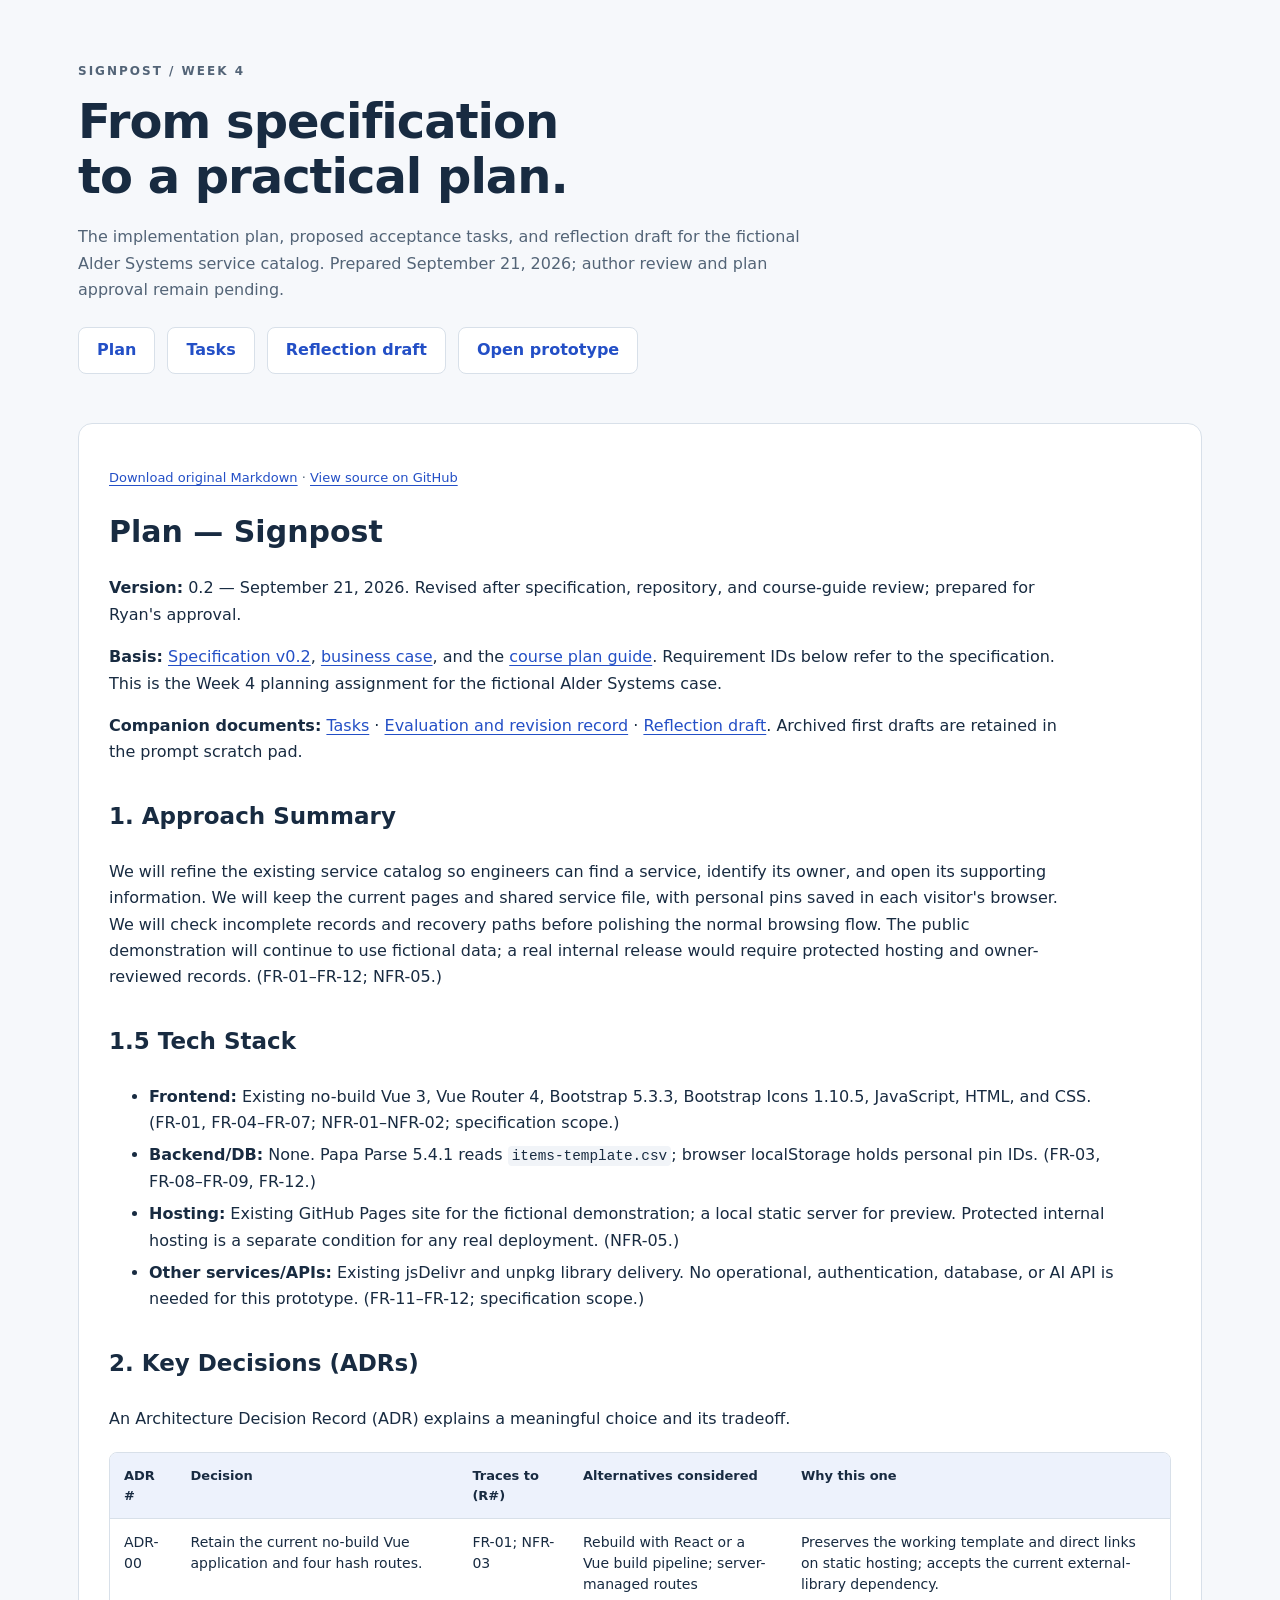
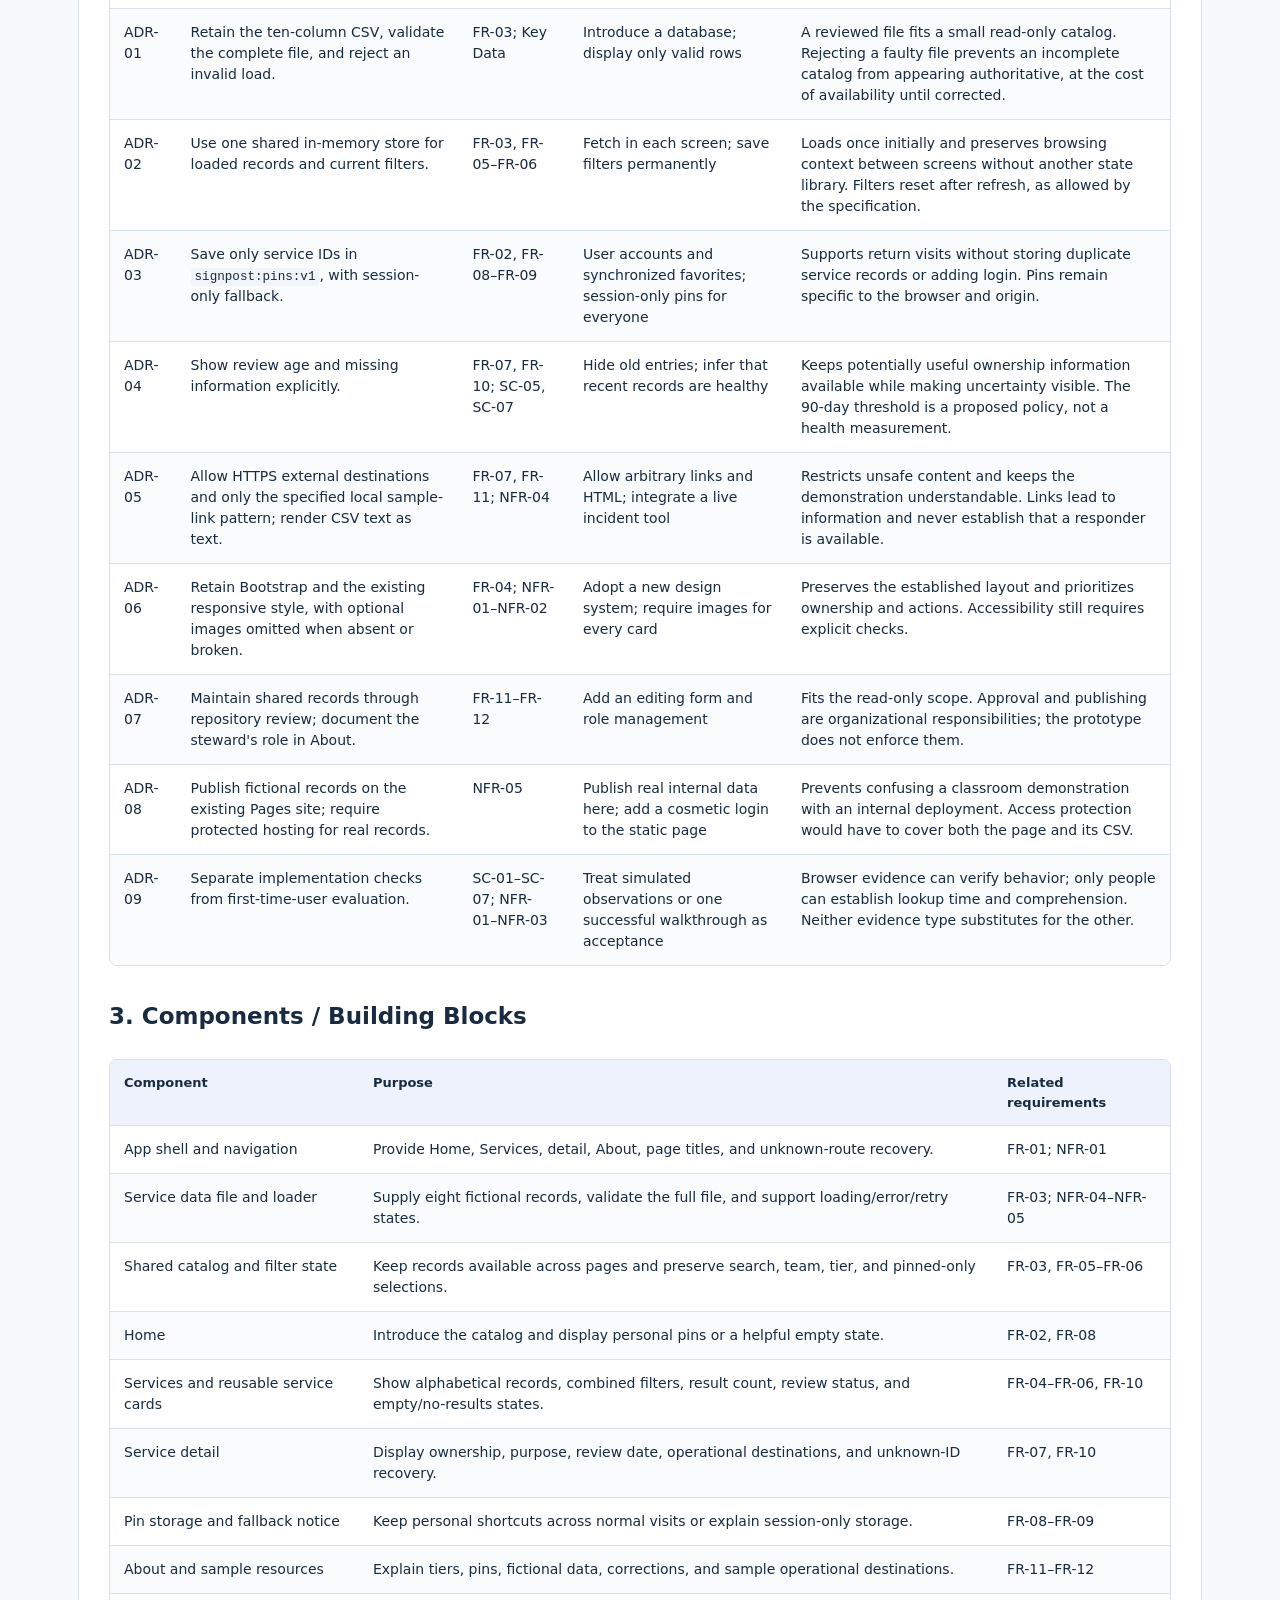
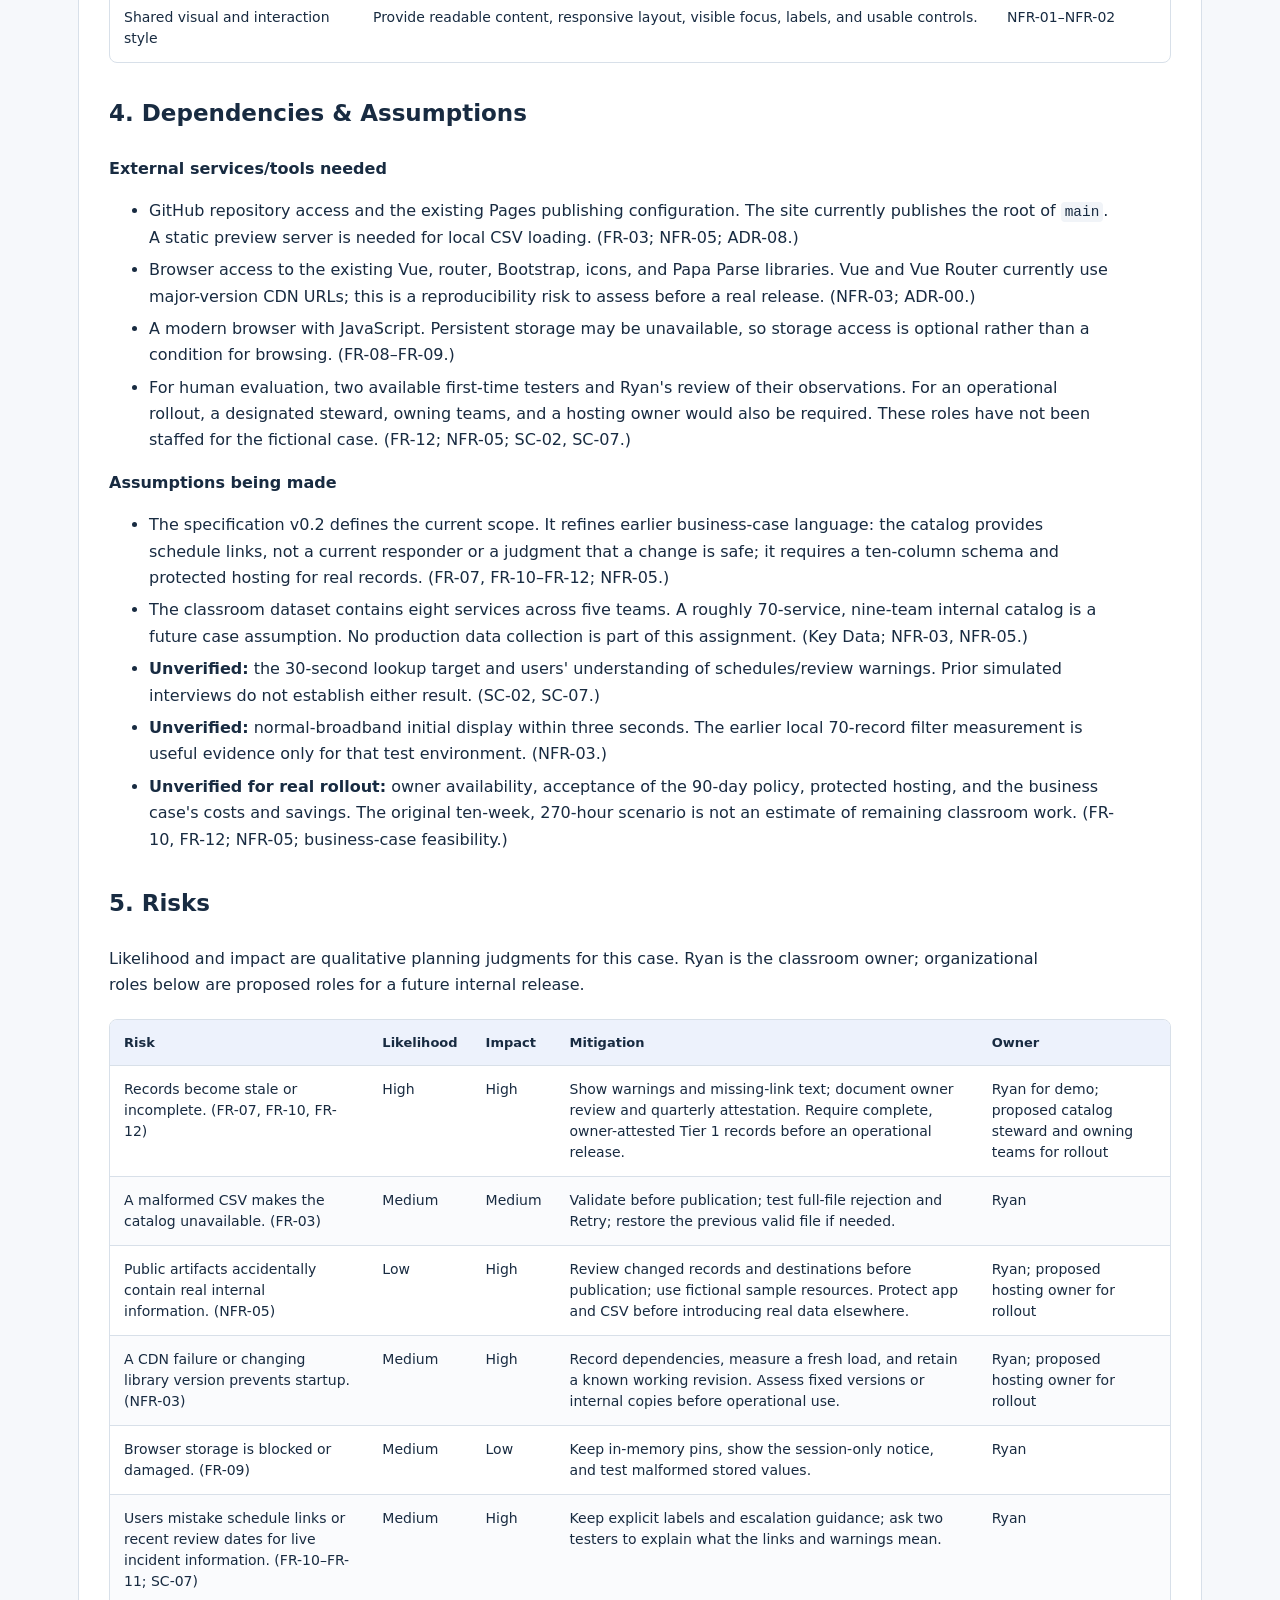
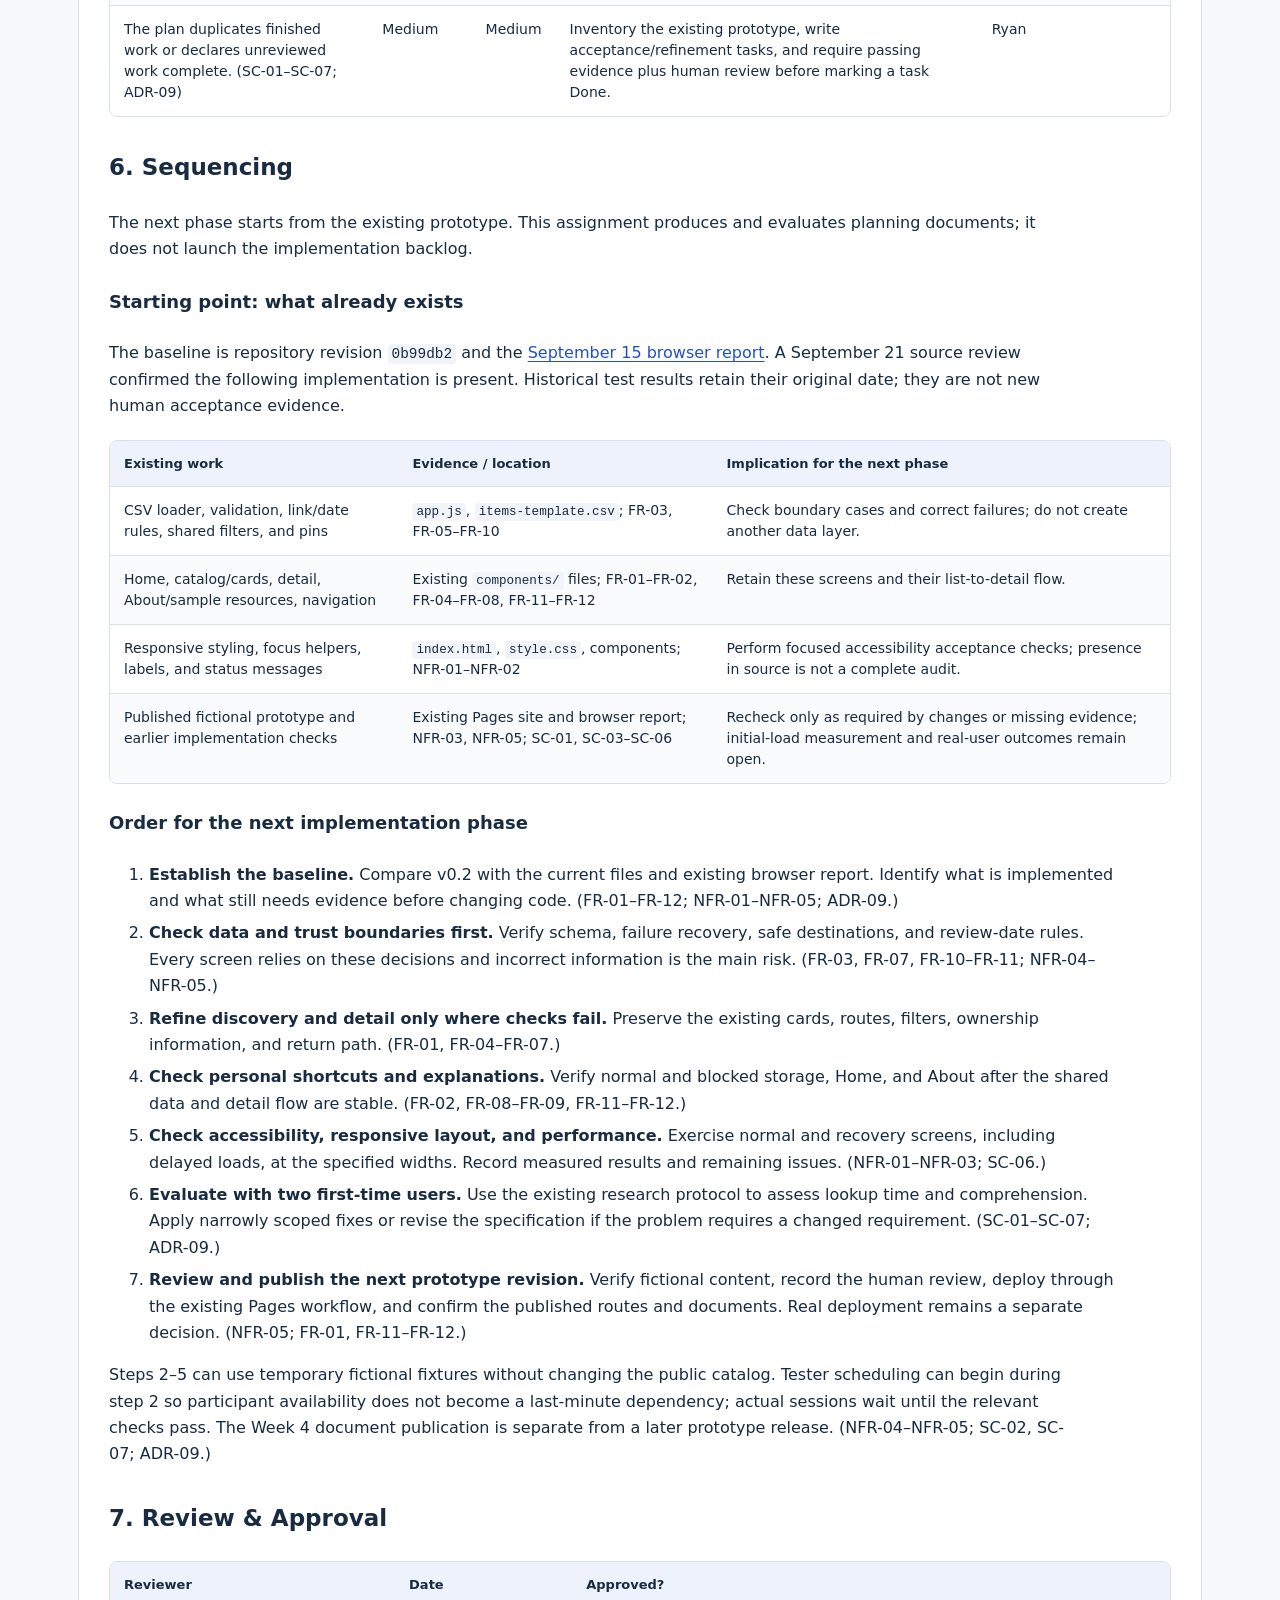
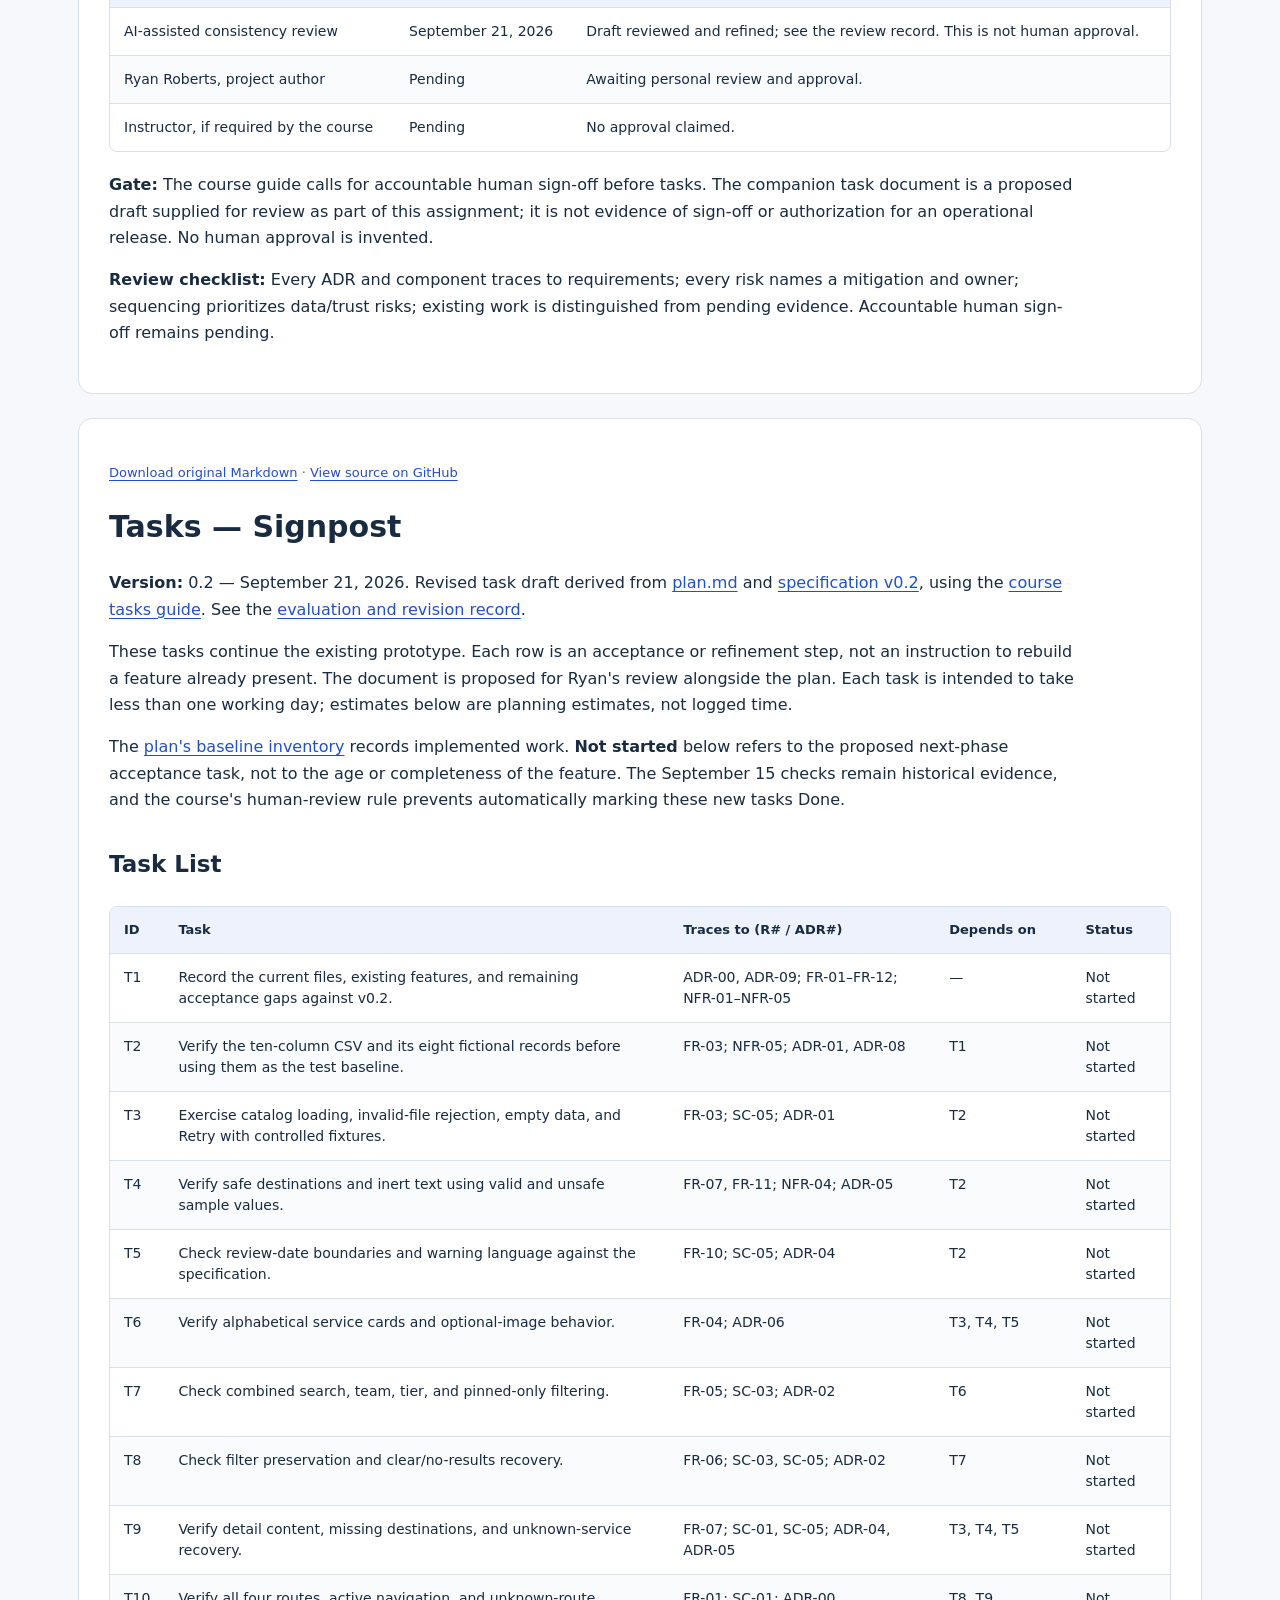
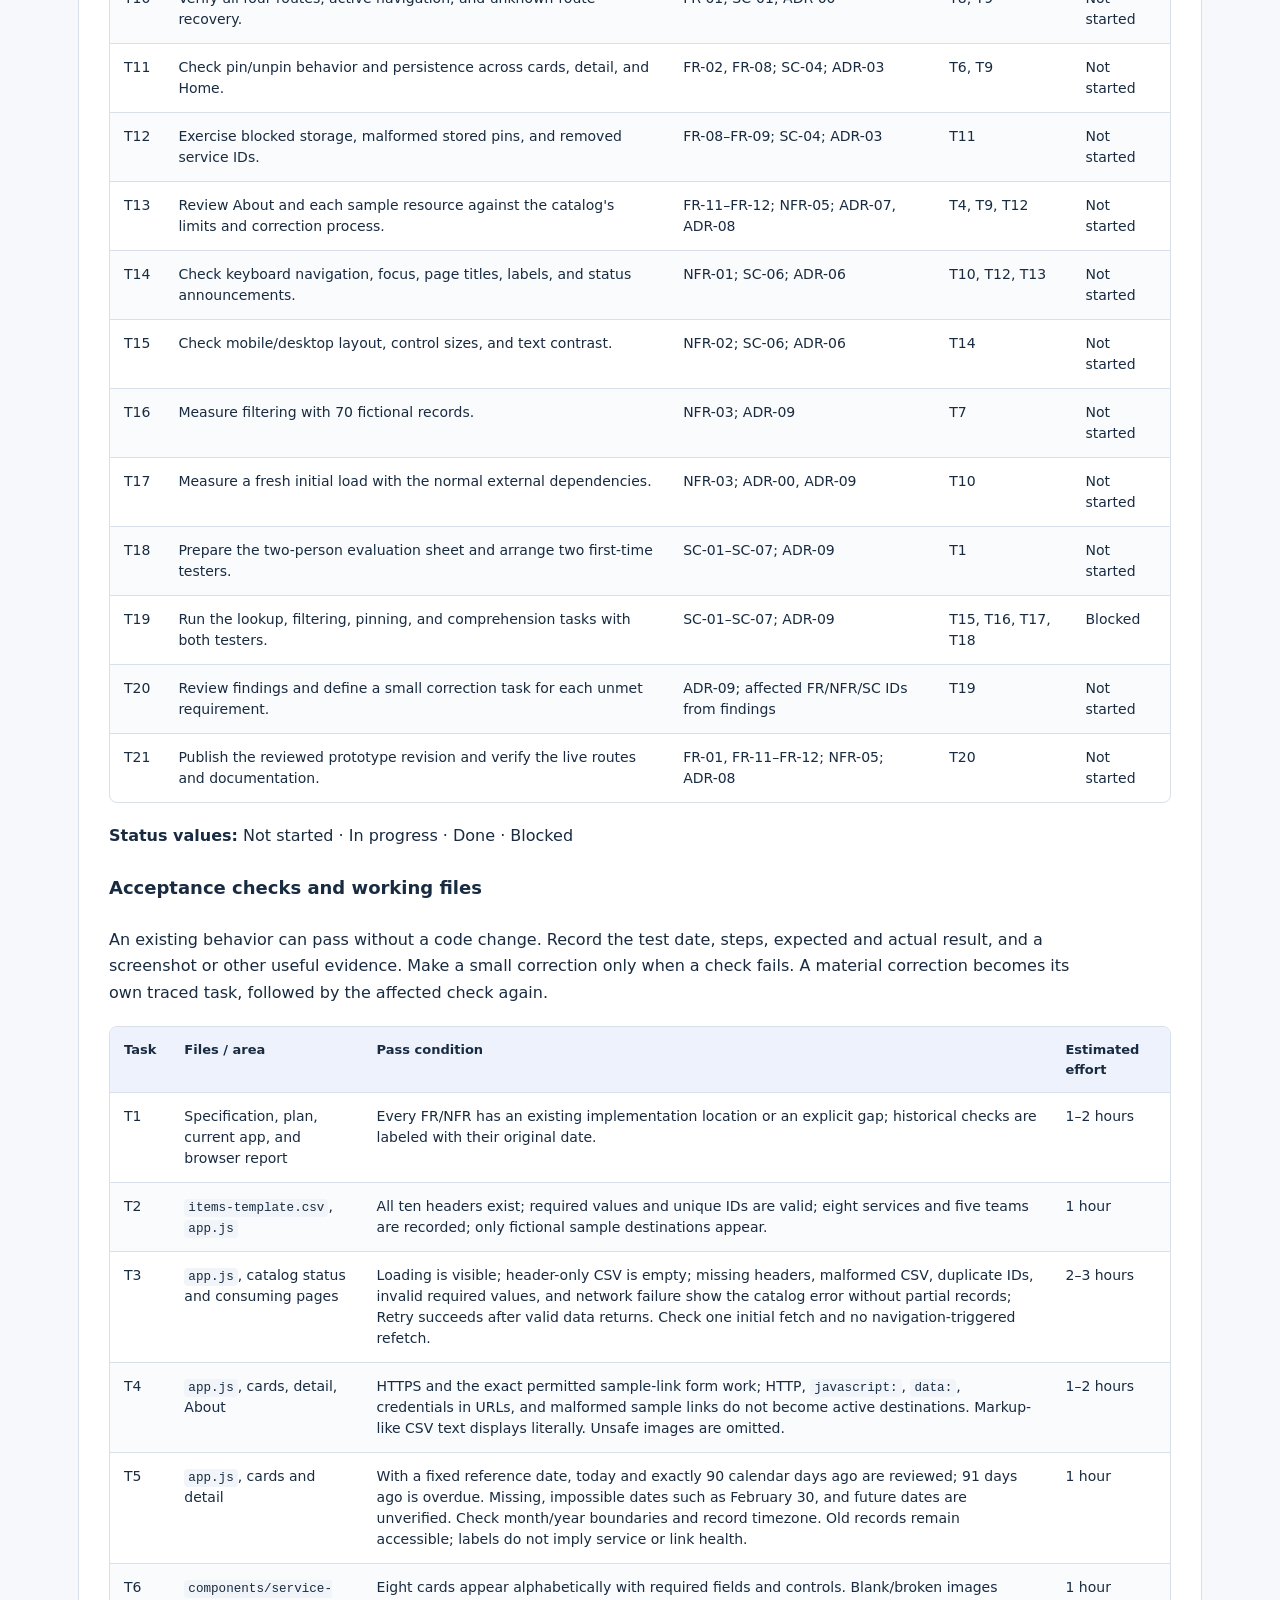
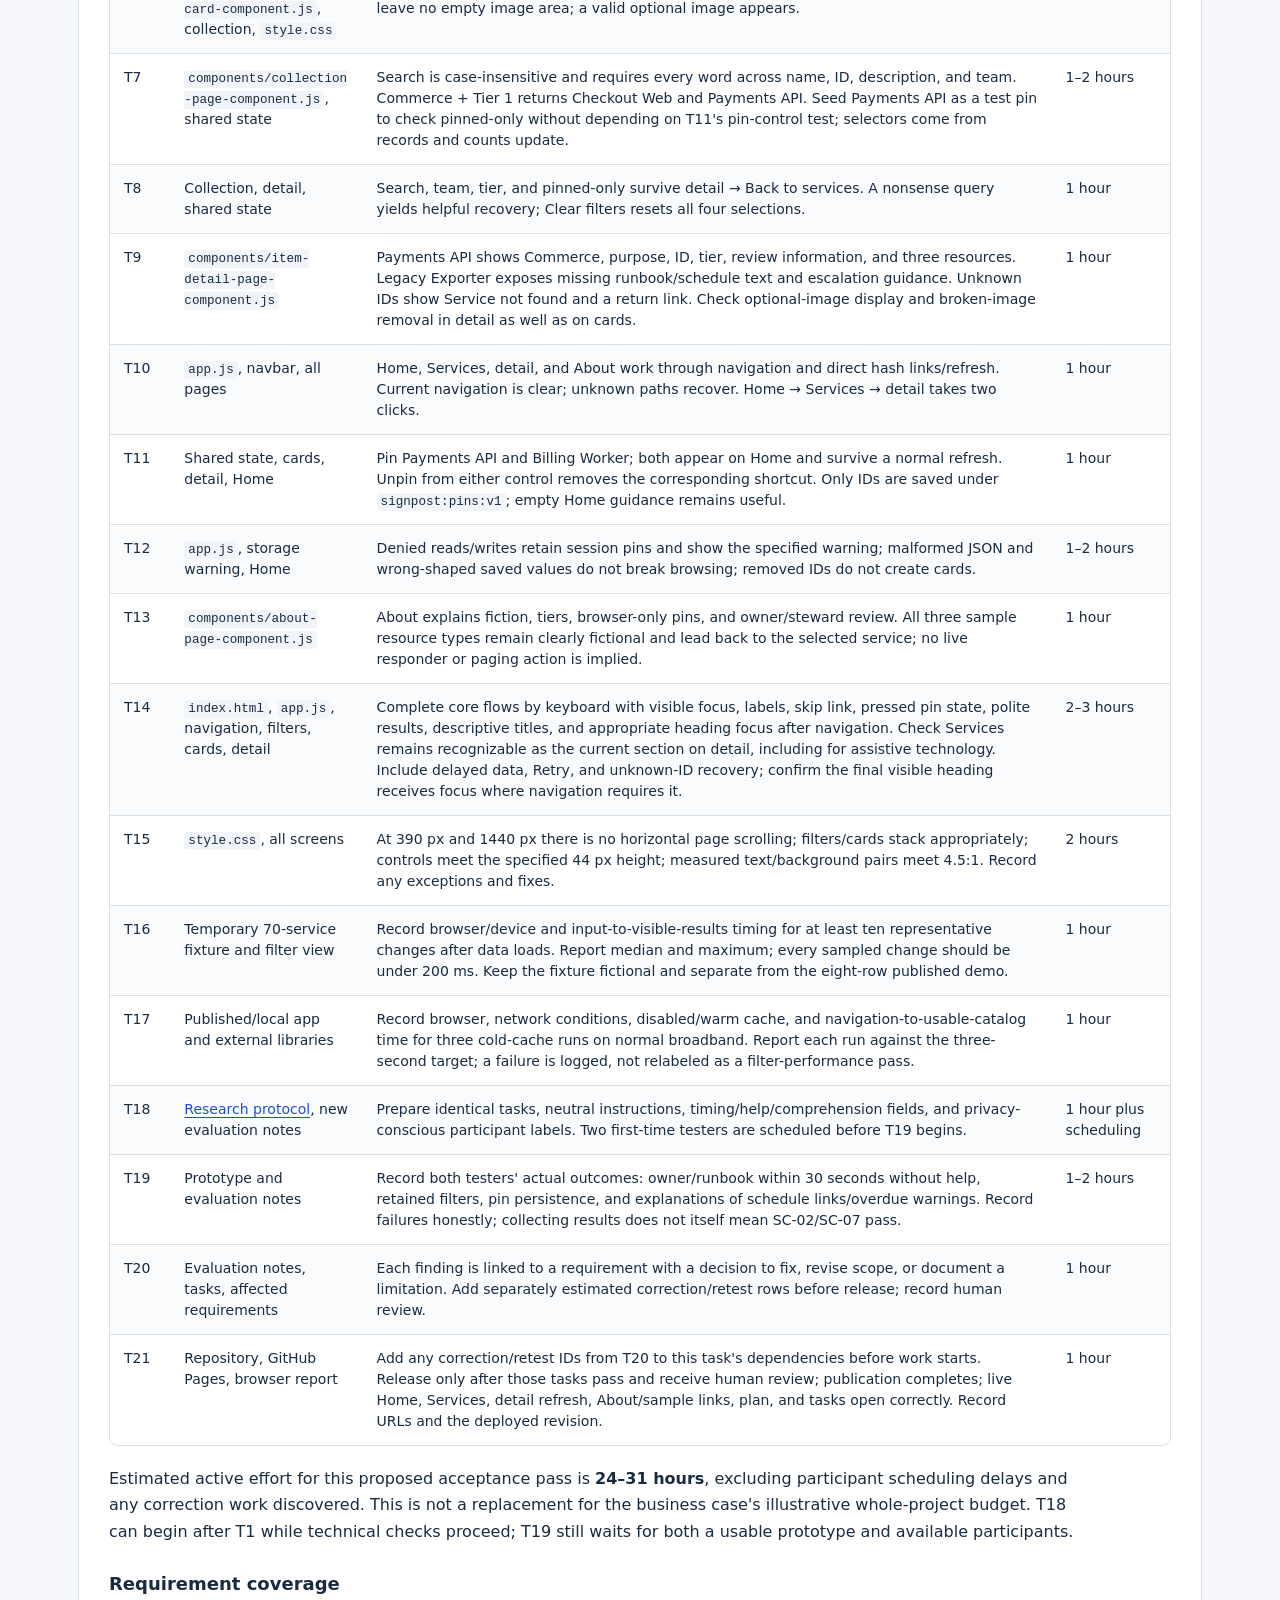
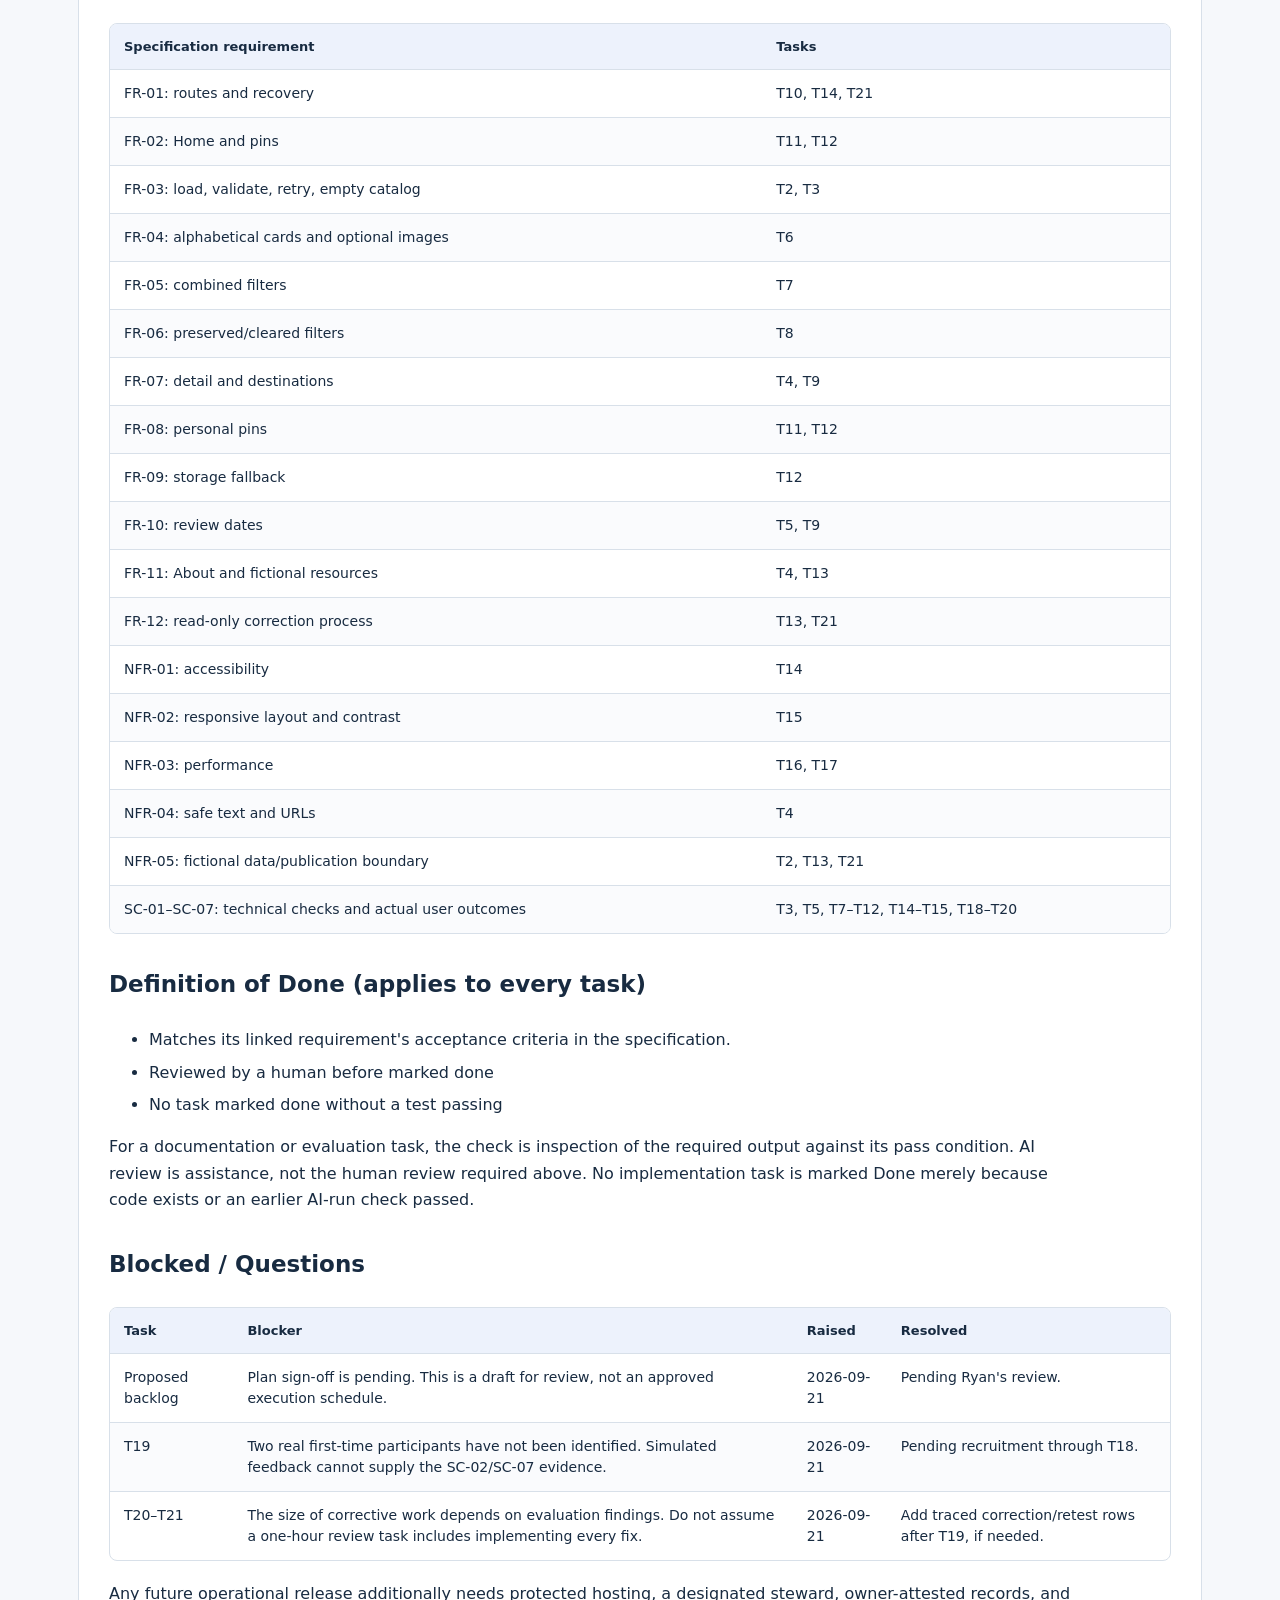
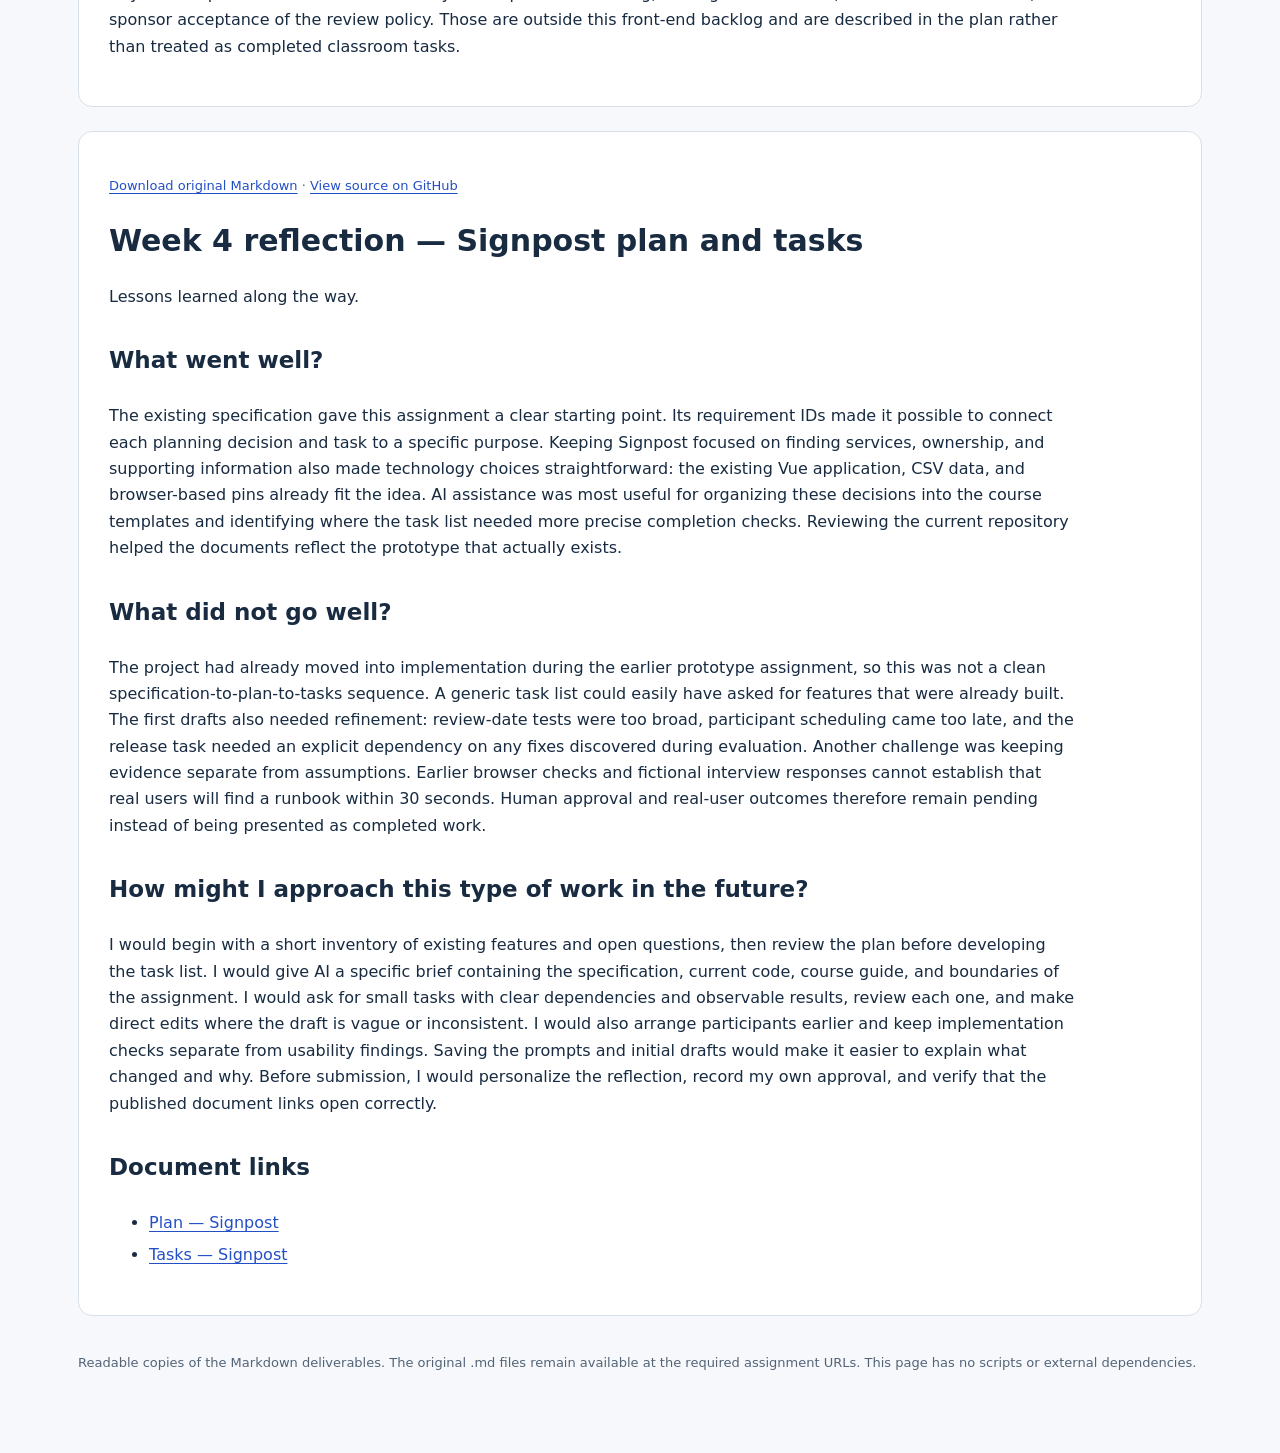
==== commit 5a639415: "Update the Week 4 reflection introduction" ====
--- a/docs/design/week-4.html
+++ b/docs/design/week-4.html
@@ -744,7 +744,7 @@
 </table></div>
 <p>Any future operational release additionally needs protected hosting, a designated steward, owner-attested records, and sponsor acceptance of the review policy. Those are outside this front-end backlog and are described in the plan rather than treated as completed classroom tasks.</p>
 </article><article id="reflection"><p class="source-link"><a href="week-4-reflection.md">Download original Markdown</a> · <a href="https://github.com/ryroiu/business_case/blob/main/docs/design/week-4-reflection.md">View source on GitHub</a></p><h2 id="reflection-week-4-reflection-signpost-plan-and-tasks">Week 4 reflection — Signpost plan and tasks</h2>
-<p><strong>Draft for Ryan's review and personalization before submission.</strong> This text describes the recorded AI-assisted planning process; it does not claim that human sign-off or user testing occurred.</p>
+<p>Lessons learned along the way.</p>
 <h3 id="reflection-what-went-well">What went well?</h3>
 <p>The existing specification gave this assignment a clear starting point. Its requirement IDs made it possible to connect each planning decision and task to a specific purpose. Keeping Signpost focused on finding services, ownership, and supporting information also made technology choices straightforward: the existing Vue application, CSV data, and browser-based pins already fit the idea. AI assistance was most useful for organizing these decisions into the course templates and identifying where the task list needed more precise completion checks. Reviewing the current repository helped the documents reflect the prototype that actually exists.</p>
 <h3 id="reflection-what-did-not-go-well">What did not go well?</h3>
@@ -756,4 +756,4 @@
 <li><a href="https://ryroiu.github.io/business_case/docs/design/plan.md">Plan — Signpost</a></li>
 <li><a href="https://ryroiu.github.io/business_case/docs/design/tasks.md">Tasks — Signpost</a></li>
 </ul>
-</article></div><footer>Readable copies of the Markdown deliverables. The original .md files remain available at the required assignment URLs. This page has no scripts or external dependencies.</footer></main></body></html>+</article></div><footer>Readable copies of the Markdown deliverables. The original .md files remain available at the required assignment URLs. This page has no scripts or external dependencies.</footer></main></body></html>
